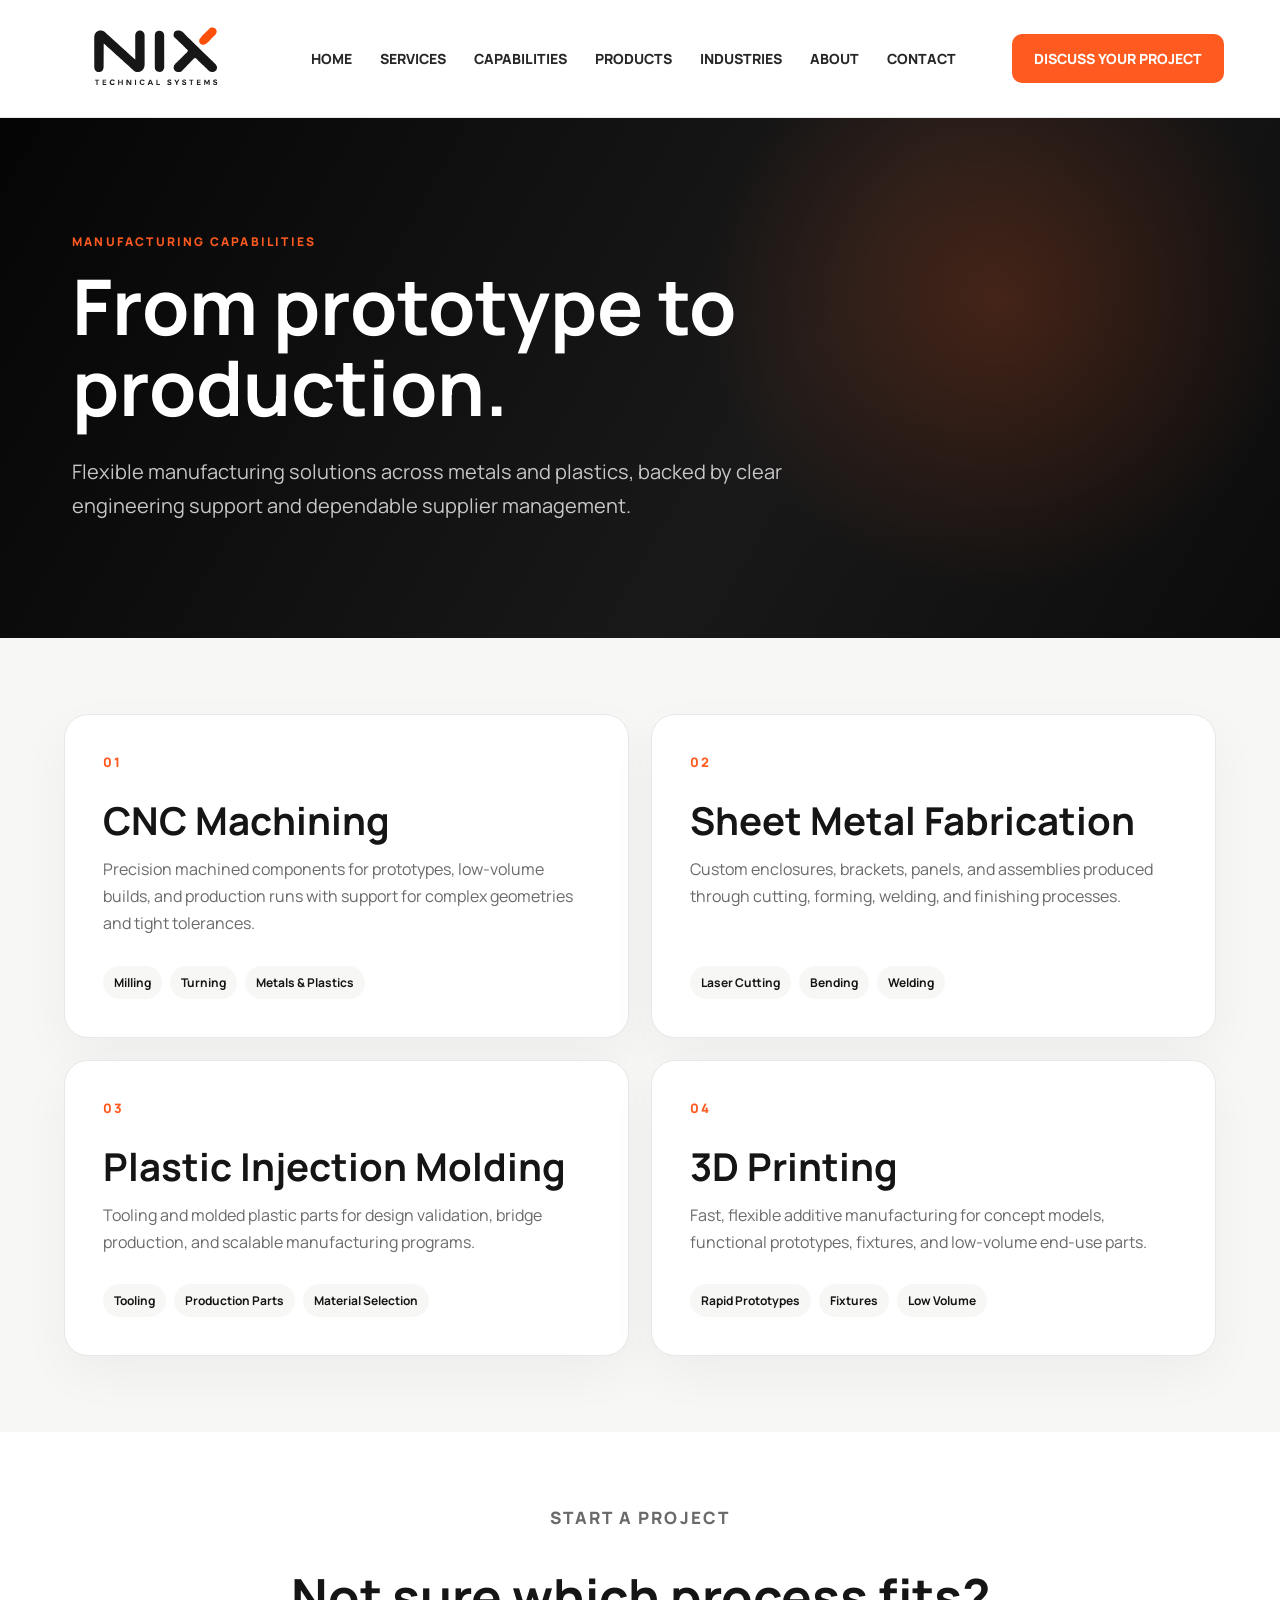
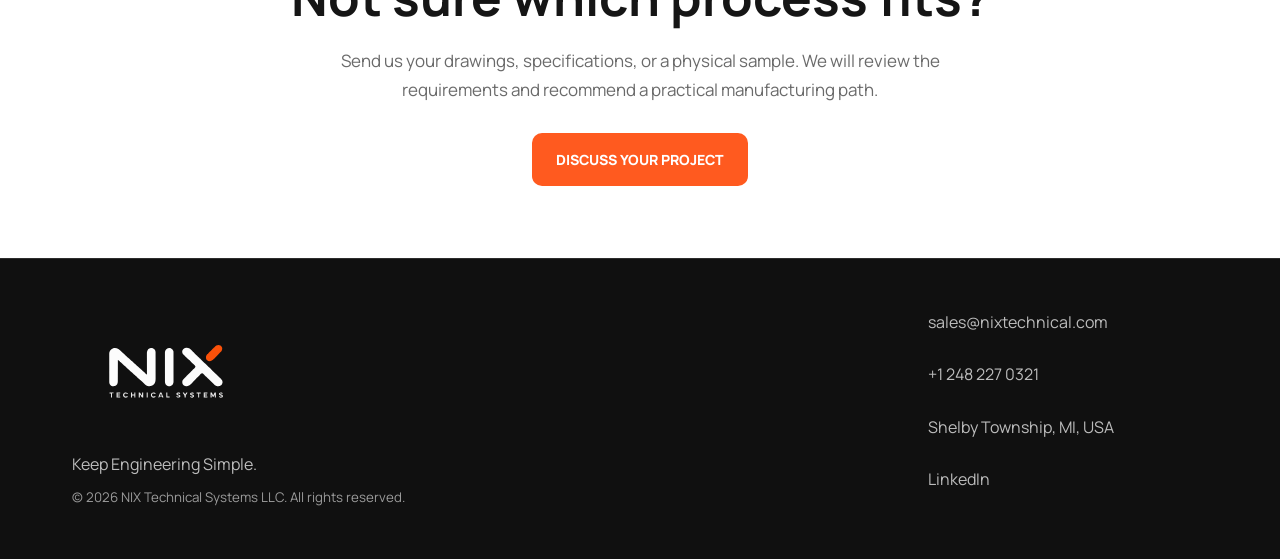
==== capabilities.html @ 5eb7b24c "continued" ====
<!doctype html>
<html lang="en">
<head>
  <meta charset="UTF-8" />
  <meta name="viewport" content="width=device-width, initial-scale=1.0" />
  <title>Manufacturing Capabilities | NIX Technical Systems</title>
  <meta name="description" content="Explore NIX Technical Systems manufacturing capabilities in CNC machining, sheet metal fabrication, plastic injection molding, and 3D printing." />
  <link rel="stylesheet" href="style.css?v=capabilities-20260722" />
</head>
<body>
  <header class="site-header">
    <a class="brand" href="index.html#top" aria-label="NIX Technical Systems Home">
      <img src="images/logo-white.svg" alt="NIX Technical Systems" class="logo-img">
    </a>
    <nav class="nav-links" aria-label="Primary navigation">
      <a href="index.html#top">Home</a>
      <a href="index.html#services">Services</a>
      <a href="capabilities.html" aria-current="page">Capabilities</a>
      <a href="products.html">Products</a>
      <a href="index.html#industries">Industries</a>
      <a href="index.html#about">About</a>
      <a href="mailto:sales@nixtechnical.com">Contact</a>
    </nav>
    <button class="header-button js-project-dialog" type="button">Discuss Your Project</button>
  </header>

  <main>
    <section class="capabilities-hero">
      <div class="capabilities-hero-copy">
        <p class="eyebrow">Manufacturing Capabilities</p>
        <h1>From prototype to production.</h1>
        <p class="lead">Flexible manufacturing solutions across metals and plastics, backed by clear engineering support and dependable supplier management.</p>
      </div>
    </section>

    <section class="capabilities-section" aria-label="Manufacturing processes">
      <div class="capability-grid">
        <article class="capability-card">
          <span class="capability-number">01</span>
          <h2>CNC Machining</h2>
          <p>Precision machined components for prototypes, low-volume builds, and production runs with support for complex geometries and tight tolerances.</p>
          <div class="capability-tags"><span>Milling</span><span>Turning</span><span>Metals &amp; Plastics</span></div>
        </article>
        <article class="capability-card">
          <span class="capability-number">02</span>
          <h2>Sheet Metal Fabrication</h2>
          <p>Custom enclosures, brackets, panels, and assemblies produced through cutting, forming, welding, and finishing processes.</p>
          <div class="capability-tags"><span>Laser Cutting</span><span>Bending</span><span>Welding</span></div>
        </article>
        <article class="capability-card">
          <span class="capability-number">03</span>
          <h2>Plastic Injection Molding</h2>
          <p>Tooling and molded plastic parts for design validation, bridge production, and scalable manufacturing programs.</p>
          <div class="capability-tags"><span>Tooling</span><span>Production Parts</span><span>Material Selection</span></div>
        </article>
        <article class="capability-card">
          <span class="capability-number">04</span>
          <h2>3D Printing</h2>
          <p>Fast, flexible additive manufacturing for concept models, functional prototypes, fixtures, and low-volume end-use parts.</p>
          <div class="capability-tags"><span>Rapid Prototypes</span><span>Fixtures</span><span>Low Volume</span></div>
        </article>
      </div>
    </section>

    <section class="capabilities-cta">
      <p class="eyebrow">Start a Project</p>
      <h2>Not sure which process fits?</h2>
      <p>Send us your drawings, specifications, or a physical sample. We will review the requirements and recommend a practical manufacturing path.</p>
      <button class="button primary js-project-dialog" type="button">Discuss Your Project</button>
    </section>
  </main>

  <footer class="footer">
    <div>
      <img src="images/logo-black.svg" alt="NIX Technical Systems" class="footer-logo">
      <p>Keep Engineering Simple.</p>
      <small>© 2026 NIX Technical Systems LLC. All rights reserved.</small>
    </div>
    <div class="footer-links"><a href="mailto:sales@nixtechnical.com">sales@nixtechnical.com</a><a href="tel:+12482270321">+1 248 227 0321</a><span>Shelby Township, MI, USA</span><a href="#">LinkedIn</a></div>
  </footer>
  <script src="script.js"></script>
</body>
</html>
---- style.css ----
@import url("https://fonts.googleapis.com/css2?family=Manrope:wght@400;500;600;700;800&display=swap");
:root{--black:#101010;--text:#151515;--muted:#6a6a6a;--line:#e8e8e8;--soft:#f7f7f5;--orange:#ff5a1f;--radius:24px}
*{box-sizing:border-box}html{scroll-behavior:smooth;overflow-x:hidden}body{margin:0;max-width:100%;overflow-x:hidden;font-family:"Manrope",system-ui,-apple-system,BlinkMacSystemFont,sans-serif;color:var(--text);background:#fff}a{color:inherit;text-decoration:none}img{max-width:100%}
.site-header{height:118px;padding:0 56px;border-bottom:1px solid var(--line);background:rgba(255,255,255,.9);backdrop-filter:blur(18px);position:sticky;top:0;z-index:10;display:flex;align-items:center;justify-content:space-between}.logo-img{height:132px;width:auto;display:block}
.nav-links{display:flex;gap:28px;font-size:14px;font-weight:800;text-transform:uppercase}.nav-links a{opacity:.9;color:var(--black)}.nav-links a:hover{color:var(--orange)}.header-button{border:0;background:var(--orange);color:#fff;padding:15px 22px;border-radius:10px;font:inherit;font-size:14px;font-weight:800;text-transform:uppercase;cursor:pointer}
.hero{min-height:calc(100vh - 118px);padding:78px 72px;color:#fff;background:radial-gradient(circle at 73% 40%,rgba(255,255,255,.16),transparent 30%),linear-gradient(120deg,#050505 0%,#171717 55%,#0d0d0d 100%);display:grid;grid-template-columns:1fr 1.05fr;align-items:center;gap:40px;overflow:hidden}
.eyebrow{color:var(--orange);font-weight:800;text-transform:uppercase;letter-spacing:2.2px;font-size:12px;margin:0 0 16px}.hero h1{margin:0;max-width:760px;font-size:clamp(46px,5.4vw,82px);font-weight:700;line-height:1.08;letter-spacing:0;text-wrap:balance}.hero h1 span{color:inherit}.hero-text{max-width:640px;margin:28px 0 32px;color:rgba(255,255,255,.78);font-size:20px;line-height:1.7}.hero-text p{margin:0}.hero-text p+p{margin-top:14px}.hero-text strong{color:#fff}.hero-actions{display:flex;gap:18px;flex-wrap:wrap;align-items:center}.button{border:0;border-radius:10px;padding:17px 24px;font:inherit;font-weight:800;font-size:14px;display:inline-flex;align-items:center;text-transform:uppercase;cursor:pointer}.button.primary{background:var(--orange);color:#fff}.button.secondary{border:1px solid rgba(255,255,255,.42);color:#fff}.button.dark{background:var(--black);color:#fff}.response-note{max-width:290px;margin:0;color:rgba(255,255,255,.72);font-size:14px;line-height:1.5}
.process-line{margin-top:42px;display:flex;gap:10px;align-items:center;color:rgba(255,255,255,.64);font-weight:700}.hero-visual{min-height:540px;display:flex;align-items:center;justify-content:center}.hero-visual img{width:min(690px,100%);height:auto;display:block;border-radius:18px;box-shadow:0 28px 90px rgba(0,0,0,.38)}
.section{padding:64px 64px}.section-heading{max-width:820px;margin:0 auto 34px;text-align:center}.section-heading .eyebrow{font-size:34px;letter-spacing:1px;margin-bottom:14px}.section-heading h2{margin:0;font-size:clamp(26px,2.4vw,30px);line-height:1.2;letter-spacing:0}.section-heading p:not(.eyebrow){color:var(--muted);font-size:15px;line-height:1.65}
.service-grid,.product-grid{max-width:1180px;margin:0 auto;display:grid;grid-template-columns:repeat(3,1fr);gap:22px}.service-grid{max-width:none;gap:34px}.service-card,.product-card,.how-step,.spec-item{min-width:0}.service-card{min-height:360px;aspect-ratio:1.12/1;border-radius:26px;overflow:hidden;position:relative;background:#1b242c;box-shadow:0 18px 50px rgba(0,0,0,.08)}.service-card::after{content:"";position:absolute;inset:0;background:linear-gradient(90deg,rgba(21,30,39,.78) 0%,rgba(21,30,39,.54) 44%,rgba(21,30,39,.3) 100%)}.service-card img{width:100%;height:100%;position:absolute;inset:0;object-fit:cover;display:block}.service-copy{position:relative;z-index:1;height:100%;min-height:360px;padding:0 38px;display:flex;flex-direction:column;justify-content:center;color:#fff}.service-copy h3{margin:0 0 22px;font-size:clamp(28px,2.1vw,40px);line-height:1.12;letter-spacing:0}.service-copy p{max-width:470px;margin:0;color:rgba(255,255,255,.88);font-size:21px;line-height:1.62}.product-copy h3{margin:0 0 12px;font-size:24px;letter-spacing:0}.product-copy p{margin:0;color:var(--muted);line-height:1.7}
.services-section,.products-section{background:var(--soft)}.product-card{border:1px solid var(--line);border-radius:var(--radius);overflow:hidden;background:#fff;box-shadow:0 18px 50px rgba(0,0,0,.045);cursor:pointer;transition:transform .2s ease,box-shadow .2s ease}.product-card:hover,.product-card:focus-visible{transform:translateY(-4px);box-shadow:0 24px 70px rgba(0,0,0,.09);outline:none}.product-img{width:100%;height:245px;object-fit:contain;display:block;background:#fff}.product-copy{padding:28px}.product-link{display:inline-block;margin-top:20px;color:var(--orange);font-weight:800}
.how-section{padding:72px 56px 80px;text-align:center;color:var(--text);background:#fff}.how-section>.eyebrow{font-size:34px;letter-spacing:1px;margin-bottom:14px}.how-section h2{max-width:1180px;margin:0 auto;font-size:clamp(28px,2.5vw,38px);line-height:1.2}.how-grid{max-width:1320px;margin:48px auto 0;padding:0;list-style:none;display:grid;grid-template-columns:repeat(6,minmax(0,1fr));gap:24px;counter-reset:how-step;position:relative}.how-grid::before{content:"";position:absolute;top:39px;left:8.33%;right:8.33%;border-top:2px dotted #d6d6d6}.how-step{counter-increment:how-step;position:relative;padding:0 5px}.step-marker{width:78px;height:78px;margin:0 auto 22px;border:1px solid var(--line);border-radius:50%;background:var(--soft);box-shadow:0 14px 34px rgba(0,0,0,.06);display:grid;place-items:center;position:relative;z-index:1}.step-marker::after{content:counter(how-step);width:24px;height:24px;border:3px solid #fff;border-radius:50%;background:var(--orange);color:#fff;display:grid;place-items:center;position:absolute;top:-5px;left:-5px;font-size:11px;font-weight:800}.step-icon{width:32px;height:32px;color:var(--black);display:grid;place-items:center;position:relative;font-size:29px;font-weight:600;line-height:1}.icon-review::before{content:"";width:16px;height:16px;border:2px solid currentColor;border-radius:50%;position:absolute;top:3px;left:3px}.icon-review::after{content:"";width:12px;height:2px;border-radius:2px;background:currentColor;position:absolute;top:21px;left:18px;transform:rotate(45deg);transform-origin:left center}.icon-match{font-size:30px}.icon-quote{width:30px;height:30px;border:2px solid currentColor;border-radius:50%;font-size:18px;font-weight:800}.icon-sample{font-size:36px;transform:translateY(-2px)}.icon-production{font-size:31px}.icon-delivery::before{content:"";width:20px;height:12px;border:2px solid currentColor;border-radius:2px;position:absolute;top:7px;left:2px}.icon-delivery::after{content:"";width:5px;height:5px;border:2px solid currentColor;border-radius:50%;background:var(--soft);position:absolute;top:20px;left:5px;box-shadow:15px 0 0 -2px var(--soft),15px 0 0 0 currentColor}.how-step h3{min-height:44px;margin:0 0 10px;font-size:16px;line-height:1.35}.how-step p{margin:0;color:var(--muted);font-size:13px;line-height:1.65}
.product-detail{background:var(--soft);padding:70px 64px}.detail-hero{max-width:1180px;margin:0 auto;display:grid;grid-template-columns:.95fr 1.05fr;gap:52px;align-items:center}.detail-media{border:1px solid var(--line);border-radius:var(--radius);background:#fff;padding:36px;box-shadow:0 18px 50px rgba(0,0,0,.045)}.detail-media img{width:100%;max-height:520px;object-fit:contain;display:block}.detail-copy .eyebrow{font-size:20px;letter-spacing:1.2px}.detail-copy h1{margin:0;font-size:clamp(42px,5vw,70px);line-height:1.02}.product-model,.product-type{display:block}.product-type{margin-top:10px;font-size:clamp(22px,2.4vw,34px);line-height:1.15}.detail-copy p{color:var(--muted);font-size:18px;line-height:1.75}.product-price{display:flex;align-items:baseline;gap:14px;margin-top:22px}.product-price-label{color:var(--muted);font-size:13px;font-weight:800;letter-spacing:1px;text-transform:uppercase}.product-price strong{color:var(--black);font-size:clamp(32px,3.5vw,46px);line-height:1}.product-highlights{display:grid;grid-template-columns:repeat(2,minmax(0,1fr));gap:12px 24px;margin:24px 0 0;padding:0;list-style:none}.product-highlights li{position:relative;padding-left:25px;color:var(--text);font-size:16px;font-weight:700;line-height:1.45}.product-highlights li::before{content:"✓";position:absolute;left:0;color:var(--orange);font-weight:900}.detail-actions{display:flex;gap:14px;flex-wrap:wrap;margin-top:28px}.detail-section{max-width:1180px;margin:48px auto 0}.detail-section h2{margin:0 0 22px;font-size:34px}.spec-grid{display:grid;grid-template-columns:repeat(3,1fr);gap:16px}.spec-item{min-height:112px;border:1px solid var(--line);border-radius:14px;background:#fff;padding:20px;box-shadow:0 18px 50px rgba(0,0,0,.035)}.spec-item dt{color:var(--muted);font-size:12px;font-weight:800;text-transform:uppercase;letter-spacing:.8px}.spec-item dd{margin:10px 0 0;font-weight:800;line-height:1.35}.detail-note{margin-top:28px;color:var(--muted);line-height:1.7}
.footer{padding:52px 72px;border-top:1px solid rgba(255,255,255,.12);background:var(--black);color:#fff;display:flex;justify-content:space-between;gap:40px}.footer-logo{height:124px;width:auto;display:block}.footer p{margin:18px 0 10px;color:rgba(255,255,255,.72)}.footer small{color:rgba(255,255,255,.58)}.footer-links{display:grid;gap:14px;min-width:280px;color:rgba(255,255,255,.72)}.footer-links a:hover{color:var(--orange)}
.reveal{opacity:0;transform:translateY(18px);transition:opacity .55s ease,transform .55s ease}.reveal.show{opacity:1;transform:translateY(0)}
.capabilities-hero{min-height:520px;padding:88px 72px;color:#fff;background:radial-gradient(circle at 78% 35%,rgba(255,90,31,.2),transparent 28%),linear-gradient(120deg,#050505 0%,#191919 60%,#0c0c0c 100%);display:flex;align-items:center}.capabilities-hero-copy{max-width:900px}.capabilities-hero h1{max-width:880px;margin:0;font-size:clamp(48px,6vw,84px);font-weight:700;line-height:1.05}.capabilities-hero .lead{max-width:720px;margin:28px 0 0;color:rgba(255,255,255,.76);font-size:20px;line-height:1.7}.capabilities-section{padding:76px 64px;background:var(--soft)}.capability-grid{max-width:1180px;margin:0 auto;display:grid;grid-template-columns:repeat(2,minmax(0,1fr));gap:22px}.capability-card{min-height:290px;padding:38px;border:1px solid var(--line);border-radius:var(--radius);background:#fff;box-shadow:0 18px 50px rgba(0,0,0,.045);display:flex;flex-direction:column}.capability-number{color:var(--orange);font-size:13px;font-weight:800;letter-spacing:1.5px}.capability-card h2{margin:28px 0 14px;font-size:clamp(27px,3vw,40px);line-height:1.12}.capability-card p{max-width:480px;margin:0;color:var(--muted);font-size:16px;line-height:1.7}.capability-tags{margin-top:auto;padding-top:28px;display:flex;flex-wrap:wrap;gap:8px}.capability-tags span{padding:8px 11px;border-radius:999px;background:var(--soft);font-size:12px;font-weight:700}.capabilities-cta{padding:72px 64px;text-align:center}.capabilities-cta h2{margin:0 auto 16px;font-size:clamp(32px,4vw,52px)}.capabilities-cta p{max-width:680px;margin:0 auto 28px;color:var(--muted);font-size:17px;line-height:1.7}
.products-page-hero{padding:76px 64px 48px;text-align:center;background:var(--soft)}.products-page-hero h1{margin:0;font-size:clamp(46px,6vw,76px);line-height:1.06}.products-page-hero p:not(.eyebrow){max-width:690px;margin:22px auto 0;color:var(--muted);font-size:18px;line-height:1.7}.catalog-section{padding:20px 64px 82px;background:var(--soft)}.catalog-grid{max-width:1180px;margin:0 auto;display:grid;grid-template-columns:repeat(2,minmax(0,1fr));gap:24px}.catalog-card{min-width:0;border:1px solid var(--line);border-radius:var(--radius);overflow:hidden;background:#fff;box-shadow:0 18px 50px rgba(0,0,0,.045);transition:transform .2s ease,box-shadow .2s ease}.catalog-card:hover,.catalog-card:focus-visible{transform:translateY(-4px);box-shadow:0 24px 70px rgba(0,0,0,.09);outline:none}.catalog-media{height:280px;display:flex;align-items:center;justify-content:center;background:#fff}.catalog-media img{width:100%;height:100%;object-fit:contain}.catalog-copy{padding:30px}.catalog-copy h2{margin:0 0 12px;font-size:28px}.catalog-copy p{margin:0;color:var(--muted);line-height:1.7}.catalog-link{display:inline-block;margin-top:20px;color:var(--orange);font-weight:800}.custom-card{color:#fff;background:linear-gradient(135deg,#111 0%,#242424 100%);border-color:#282828}.custom-card .catalog-media{position:relative;overflow:hidden;background:radial-gradient(circle at center,rgba(255,90,31,.22),transparent 45%)}.custom-mark{width:112px;height:112px;border:2px solid rgba(255,255,255,.82);border-radius:50%;display:grid;place-items:center;font-size:64px;font-weight:300;line-height:1}.custom-card .catalog-copy p{color:rgba(255,255,255,.7)}
.project-dialog{width:min(560px,calc(100% - 32px));max-height:calc(100vh - 32px);padding:38px;border:0;border-radius:22px;box-shadow:0 30px 100px rgba(0,0,0,.35);overflow:auto}.project-dialog::backdrop{background:rgba(0,0,0,.62);backdrop-filter:blur(5px)}.project-dialog h2{margin:0;font-size:clamp(30px,5vw,42px);line-height:1.1}.dialog-intro{margin:14px 0 26px;color:var(--muted);line-height:1.65}.dialog-close{width:38px;height:38px;border:0;border-radius:50%;position:absolute;top:18px;right:18px;background:var(--soft);color:var(--black);font-size:25px;line-height:1;cursor:pointer}.project-form{display:grid;gap:17px}.form-row{display:grid;grid-template-columns:1fr 1fr;gap:14px}.project-form label{display:grid;gap:7px;font-size:13px;font-weight:800}.project-form input,.project-form textarea{width:100%;padding:0 14px;border:1px solid #d8d8d8;border-radius:9px;font:inherit;font-size:15px}.project-form input{height:48px}.project-form textarea{min-height:120px;padding-top:13px;padding-bottom:13px;line-height:1.5;resize:vertical}.project-form input:focus,.project-form textarea:focus{border-color:var(--orange);outline:3px solid rgba(255,90,31,.14)}.form-honey{position:absolute!important;left:-10000px!important;width:1px!important;height:1px!important}.form-submit{justify-content:center;margin-top:3px}.form-submit:disabled{opacity:.6;cursor:wait}.form-status{min-height:22px;margin:0;text-align:center;color:var(--muted);font-size:14px}.form-status.success{color:#147a3d}.form-status.error{color:#b42318}
@media(max-width:1200px){.service-grid{gap:22px}.service-copy{padding:0 30px}.service-copy p{font-size:18px;line-height:1.55}}
@media(max-width:980px){.site-header{height:auto;padding:14px 18px;gap:12px;flex-wrap:wrap}.brand{min-width:0}.logo-img{height:78px}.site-header .nav-links{order:3;width:100%;display:flex!important;justify-content:center;gap:10px 18px;flex-wrap:wrap;font-size:11px;line-height:1.2;text-align:center}.site-header .nav-links a{white-space:nowrap}.header-button{max-width:100%;padding:12px 14px;font-size:12px;text-align:center}.hero{grid-template-columns:1fr;padding:56px 22px}.hero h1{font-size:clamp(40px,11vw,60px);line-height:1.1;letter-spacing:0}.hero-visual{min-height:360px}.process-line{flex-wrap:wrap}.section{padding:54px 22px}.service-grid,.product-grid,.detail-hero,.spec-grid,.capability-grid,.catalog-grid{grid-template-columns:1fr}.how-section{padding:58px 22px}.how-grid{grid-template-columns:repeat(2,minmax(0,1fr));gap:38px 24px}.how-grid::before{display:none}.product-detail{padding:50px 22px}.detail-media{padding:24px}.capabilities-hero{min-height:440px;padding:64px 22px}.capabilities-hero .lead{font-size:17px}.capabilities-section,.capabilities-cta{padding:54px 22px}.capability-card{min-height:270px;padding:30px}.products-page-hero{padding:58px 22px 38px}.catalog-section{padding:10px 22px 58px}.catalog-media{height:240px}.footer{padding:56px 22px;flex-direction:column;align-items:flex-start}.footer-links{width:100%;min-width:0;overflow-wrap:anywhere}}
@media(max-width:980px){.service-card{min-height:320px;aspect-ratio:16/10}.service-copy{min-height:320px;padding:30px}.service-copy h3{font-size:30px}.service-copy p{font-size:18px}}
@media(max-width:600px){.how-grid{grid-template-columns:1fr;gap:30px}.how-step{display:grid;grid-template-columns:78px minmax(0,1fr);gap:0 18px;text-align:left;align-items:center}.step-marker{grid-row:1/3;margin:0}.how-step h3{min-height:0;align-self:end}.how-step p{align-self:start}}
@media(max-width:600px){.project-dialog{padding:30px 22px}.form-row{grid-template-columns:1fr}}
@media(max-width:420px){.site-header{padding:12px 14px}.logo-img{height:68px}.header-button{padding:10px 12px;font-size:11px}.nav-links{gap:9px 14px;font-size:10px}.product-highlights{grid-template-columns:1fr}}
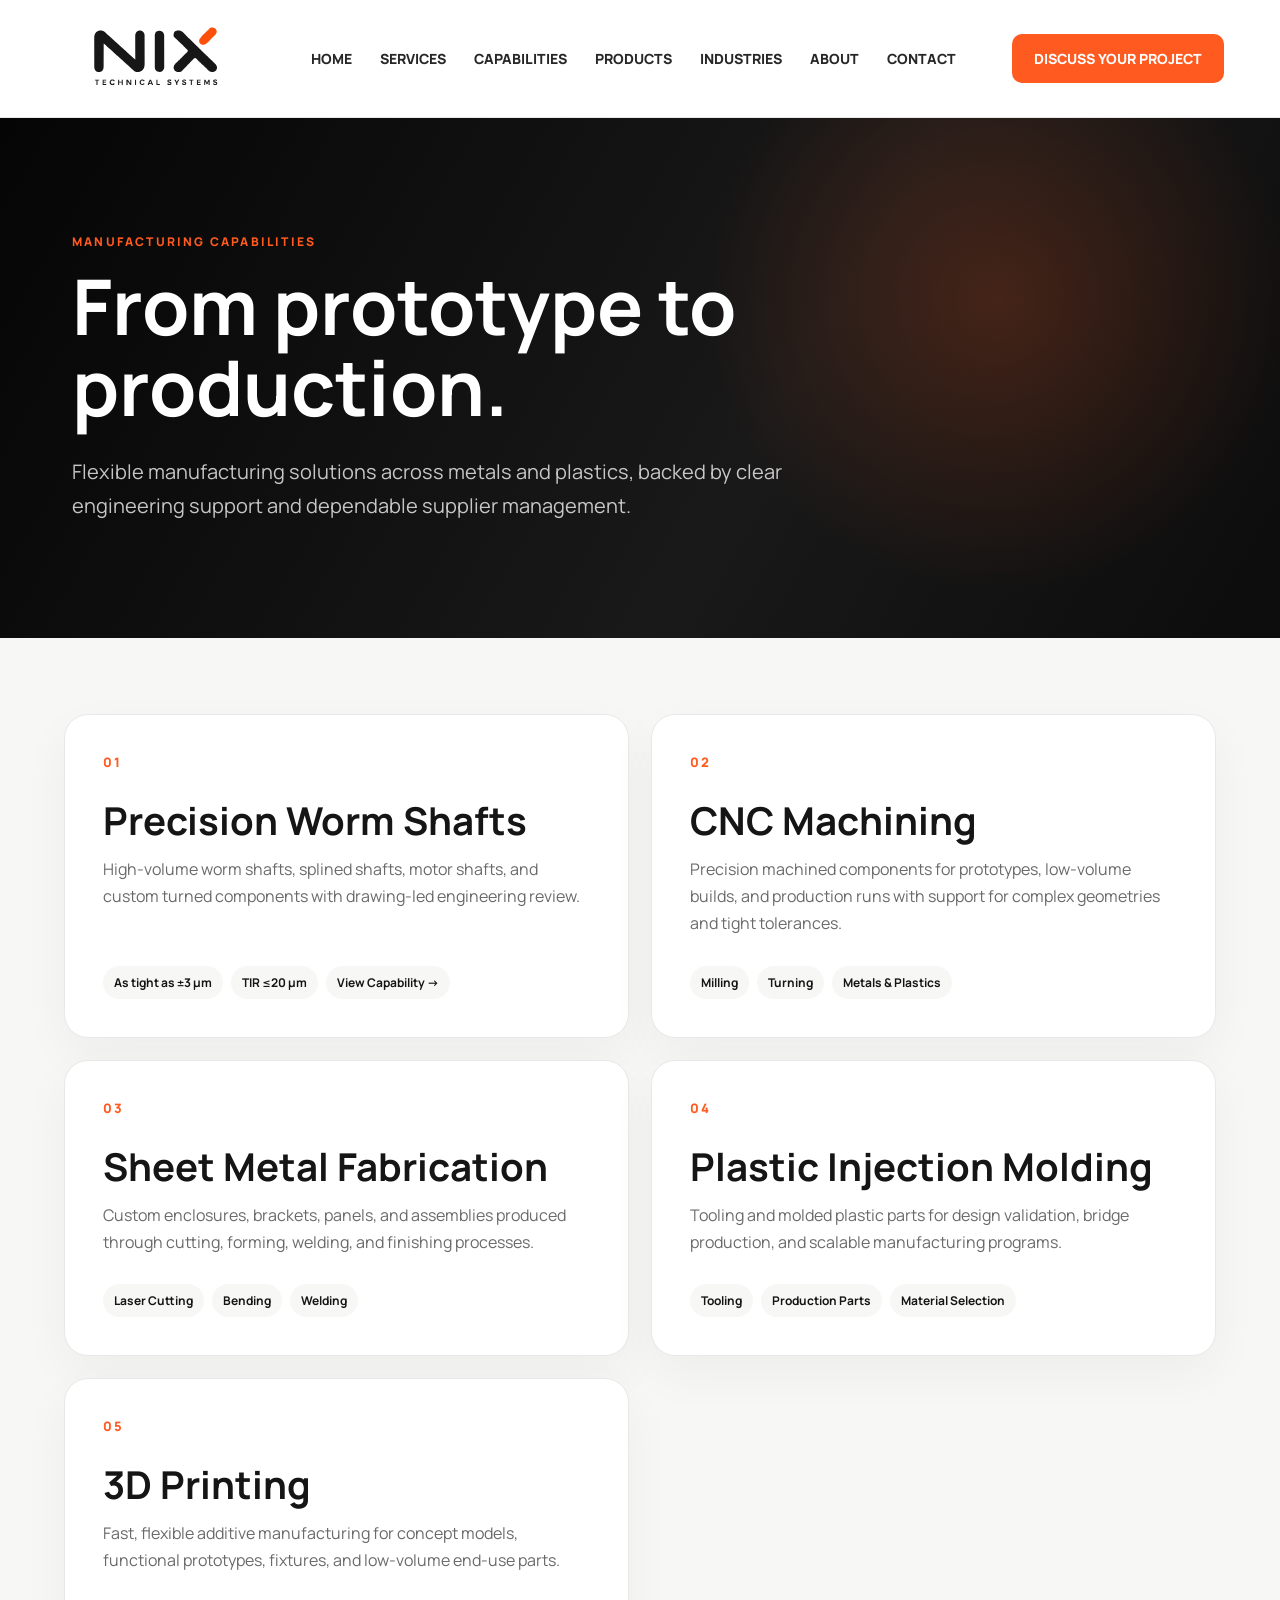
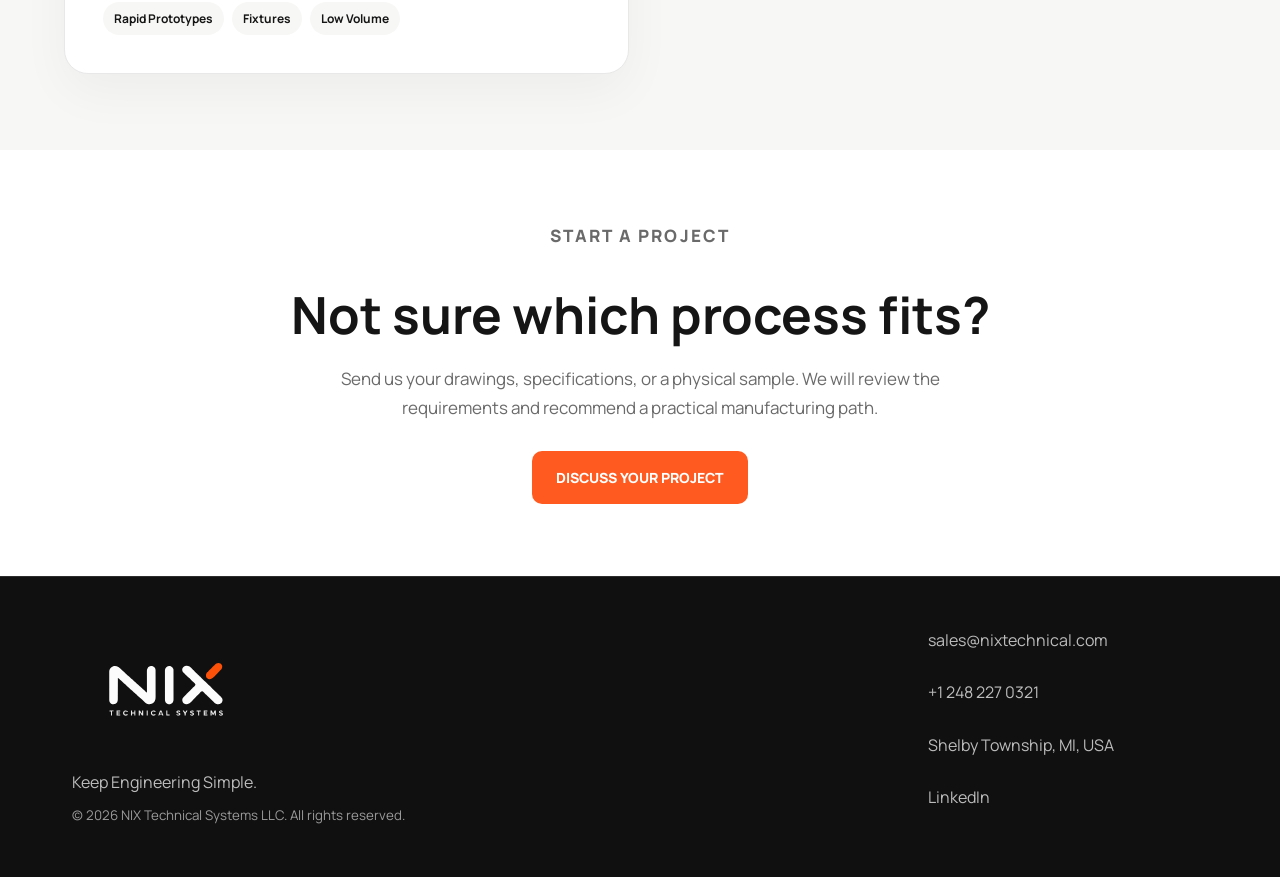
==== commit fd91c00c: "worm shaft" ====
--- a/capabilities.html
+++ b/capabilities.html
@@ -35,26 +35,27 @@
 
     <section class="capabilities-section" aria-label="Manufacturing processes">
       <div class="capability-grid">
+        <a class="capability-card capability-card-link" href="worm-shafts.html"><span class="capability-number">01</span><h2>Precision Worm Shafts</h2><p>High-volume worm shafts, splined shafts, motor shafts, and custom turned components with drawing-led engineering review.</p><div class="capability-tags"><span>As tight as ±3 μm</span><span>TIR ≤20 μm</span><span>View Capability →</span></div></a>
         <article class="capability-card">
-          <span class="capability-number">01</span>
+          <span class="capability-number">02</span>
           <h2>CNC Machining</h2>
           <p>Precision machined components for prototypes, low-volume builds, and production runs with support for complex geometries and tight tolerances.</p>
           <div class="capability-tags"><span>Milling</span><span>Turning</span><span>Metals &amp; Plastics</span></div>
         </article>
         <article class="capability-card">
-          <span class="capability-number">02</span>
+          <span class="capability-number">03</span>
           <h2>Sheet Metal Fabrication</h2>
           <p>Custom enclosures, brackets, panels, and assemblies produced through cutting, forming, welding, and finishing processes.</p>
           <div class="capability-tags"><span>Laser Cutting</span><span>Bending</span><span>Welding</span></div>
         </article>
         <article class="capability-card">
-          <span class="capability-number">03</span>
+          <span class="capability-number">04</span>
           <h2>Plastic Injection Molding</h2>
           <p>Tooling and molded plastic parts for design validation, bridge production, and scalable manufacturing programs.</p>
           <div class="capability-tags"><span>Tooling</span><span>Production Parts</span><span>Material Selection</span></div>
         </article>
         <article class="capability-card">
-          <span class="capability-number">04</span>
+          <span class="capability-number">05</span>
           <h2>3D Printing</h2>
           <p>Fast, flexible additive manufacturing for concept models, functional prototypes, fixtures, and low-volume end-use parts.</p>
           <div class="capability-tags"><span>Rapid Prototypes</span><span>Fixtures</span><span>Low Volume</span></div>
--- a/style.css
+++ b/style.css
@@ -3,9 +3,9 @@
 *{box-sizing:border-box}html{scroll-behavior:smooth;overflow-x:hidden}body{margin:0;max-width:100%;overflow-x:hidden;font-family:"Manrope",system-ui,-apple-system,BlinkMacSystemFont,sans-serif;color:var(--text);background:#fff}a{color:inherit;text-decoration:none}img{max-width:100%}
 .site-header{height:118px;padding:0 56px;border-bottom:1px solid var(--line);background:rgba(255,255,255,.9);backdrop-filter:blur(18px);position:sticky;top:0;z-index:10;display:flex;align-items:center;justify-content:space-between}.logo-img{height:132px;width:auto;display:block}
 .nav-links{display:flex;gap:28px;font-size:14px;font-weight:800;text-transform:uppercase}.nav-links a{opacity:.9;color:var(--black)}.nav-links a:hover{color:var(--orange)}.header-button{border:0;background:var(--orange);color:#fff;padding:15px 22px;border-radius:10px;font:inherit;font-size:14px;font-weight:800;text-transform:uppercase;cursor:pointer}
-.hero{min-height:calc(100vh - 118px);padding:78px 72px;color:#fff;background:radial-gradient(circle at 73% 40%,rgba(255,255,255,.16),transparent 30%),linear-gradient(120deg,#050505 0%,#171717 55%,#0d0d0d 100%);display:grid;grid-template-columns:1fr 1.05fr;align-items:center;gap:40px;overflow:hidden}
-.eyebrow{color:var(--orange);font-weight:800;text-transform:uppercase;letter-spacing:2.2px;font-size:12px;margin:0 0 16px}.hero h1{margin:0;max-width:760px;font-size:clamp(46px,5.4vw,82px);font-weight:700;line-height:1.08;letter-spacing:0;text-wrap:balance}.hero h1 span{color:inherit}.hero-text{max-width:640px;margin:28px 0 32px;color:rgba(255,255,255,.78);font-size:20px;line-height:1.7}.hero-text p{margin:0}.hero-text p+p{margin-top:14px}.hero-text strong{color:#fff}.hero-actions{display:flex;gap:18px;flex-wrap:wrap;align-items:center}.button{border:0;border-radius:10px;padding:17px 24px;font:inherit;font-weight:800;font-size:14px;display:inline-flex;align-items:center;text-transform:uppercase;cursor:pointer}.button.primary{background:var(--orange);color:#fff}.button.secondary{border:1px solid rgba(255,255,255,.42);color:#fff}.button.dark{background:var(--black);color:#fff}.response-note{max-width:290px;margin:0;color:rgba(255,255,255,.72);font-size:14px;line-height:1.5}
-.process-line{margin-top:42px;display:flex;gap:10px;align-items:center;color:rgba(255,255,255,.64);font-weight:700}.hero-visual{min-height:540px;display:flex;align-items:center;justify-content:center}.hero-visual img{width:min(690px,100%);height:auto;display:block;border-radius:18px;box-shadow:0 28px 90px rgba(0,0,0,.38)}
+.hero{min-height:620px;padding:52px 72px;color:#fff;background:radial-gradient(circle at 73% 40%,rgba(255,255,255,.16),transparent 30%),linear-gradient(120deg,#050505 0%,#171717 55%,#0d0d0d 100%);display:grid;grid-template-columns:1fr 1.05fr;align-items:center;gap:40px;overflow:hidden}
+.eyebrow{color:var(--orange);font-weight:800;text-transform:uppercase;letter-spacing:2.2px;font-size:12px;margin:0 0 16px}.hero h1{margin:0;max-width:760px;font-size:clamp(46px,5.4vw,82px);font-weight:700;line-height:1.08;letter-spacing:0;text-wrap:balance}.hero h1 span{color:inherit}.hero-text{max-width:640px;margin:24px 0 28px;color:rgba(255,255,255,.78);font-size:20px;line-height:1.7}.hero-text p{margin:0}.hero-text strong{color:#fff}.hero-actions{display:flex;gap:18px;flex-wrap:wrap;align-items:center}.button{border:0;border-radius:10px;padding:17px 24px;font:inherit;font-weight:800;font-size:14px;display:inline-flex;align-items:center;text-transform:uppercase;cursor:pointer}.button.primary{background:var(--orange);color:#fff}.button.secondary{border:1px solid rgba(255,255,255,.42);color:#fff}.button.dark{background:var(--black);color:#fff}
+.hero-visual{min-height:430px;display:flex;align-items:center;justify-content:center}.hero-visual-grid{width:min(640px,100%);display:grid;grid-template-columns:repeat(2,minmax(0,1fr));gap:10px}.hero-visual-grid img{width:100%;height:205px;object-fit:cover;display:block;border-radius:12px;box-shadow:0 18px 50px rgba(0,0,0,.32)}
 .section{padding:64px 64px}.section-heading{max-width:820px;margin:0 auto 34px;text-align:center}.section-heading .eyebrow{font-size:34px;letter-spacing:1px;margin-bottom:14px}.section-heading h2{margin:0;font-size:clamp(26px,2.4vw,30px);line-height:1.2;letter-spacing:0}.section-heading p:not(.eyebrow){color:var(--muted);font-size:15px;line-height:1.65}
 .service-grid,.product-grid{max-width:1180px;margin:0 auto;display:grid;grid-template-columns:repeat(3,1fr);gap:22px}.service-grid{max-width:none;gap:34px}.service-card,.product-card,.how-step,.spec-item{min-width:0}.service-card{min-height:360px;aspect-ratio:1.12/1;border-radius:26px;overflow:hidden;position:relative;background:#1b242c;box-shadow:0 18px 50px rgba(0,0,0,.08)}.service-card::after{content:"";position:absolute;inset:0;background:linear-gradient(90deg,rgba(21,30,39,.78) 0%,rgba(21,30,39,.54) 44%,rgba(21,30,39,.3) 100%)}.service-card img{width:100%;height:100%;position:absolute;inset:0;object-fit:cover;display:block}.service-copy{position:relative;z-index:1;height:100%;min-height:360px;padding:0 38px;display:flex;flex-direction:column;justify-content:center;color:#fff}.service-copy h3{margin:0 0 22px;font-size:clamp(28px,2.1vw,40px);line-height:1.12;letter-spacing:0}.service-copy p{max-width:470px;margin:0;color:rgba(255,255,255,.88);font-size:21px;line-height:1.62}.product-copy h3{margin:0 0 12px;font-size:24px;letter-spacing:0}.product-copy p{margin:0;color:var(--muted);line-height:1.7}
 .services-section,.products-section{background:var(--soft)}.product-card{border:1px solid var(--line);border-radius:var(--radius);overflow:hidden;background:#fff;box-shadow:0 18px 50px rgba(0,0,0,.045);cursor:pointer;transition:transform .2s ease,box-shadow .2s ease}.product-card:hover,.product-card:focus-visible{transform:translateY(-4px);box-shadow:0 24px 70px rgba(0,0,0,.09);outline:none}.product-img{width:100%;height:245px;object-fit:contain;display:block;background:#fff}.product-copy{padding:28px}.product-link{display:inline-block;margin-top:20px;color:var(--orange);font-weight:800}
@@ -15,10 +15,17 @@
 .reveal{opacity:0;transform:translateY(18px);transition:opacity .55s ease,transform .55s ease}.reveal.show{opacity:1;transform:translateY(0)}
 .capabilities-hero{min-height:520px;padding:88px 72px;color:#fff;background:radial-gradient(circle at 78% 35%,rgba(255,90,31,.2),transparent 28%),linear-gradient(120deg,#050505 0%,#191919 60%,#0c0c0c 100%);display:flex;align-items:center}.capabilities-hero-copy{max-width:900px}.capabilities-hero h1{max-width:880px;margin:0;font-size:clamp(48px,6vw,84px);font-weight:700;line-height:1.05}.capabilities-hero .lead{max-width:720px;margin:28px 0 0;color:rgba(255,255,255,.76);font-size:20px;line-height:1.7}.capabilities-section{padding:76px 64px;background:var(--soft)}.capability-grid{max-width:1180px;margin:0 auto;display:grid;grid-template-columns:repeat(2,minmax(0,1fr));gap:22px}.capability-card{min-height:290px;padding:38px;border:1px solid var(--line);border-radius:var(--radius);background:#fff;box-shadow:0 18px 50px rgba(0,0,0,.045);display:flex;flex-direction:column}.capability-number{color:var(--orange);font-size:13px;font-weight:800;letter-spacing:1.5px}.capability-card h2{margin:28px 0 14px;font-size:clamp(27px,3vw,40px);line-height:1.12}.capability-card p{max-width:480px;margin:0;color:var(--muted);font-size:16px;line-height:1.7}.capability-tags{margin-top:auto;padding-top:28px;display:flex;flex-wrap:wrap;gap:8px}.capability-tags span{padding:8px 11px;border-radius:999px;background:var(--soft);font-size:12px;font-weight:700}.capabilities-cta{padding:72px 64px;text-align:center}.capabilities-cta h2{margin:0 auto 16px;font-size:clamp(32px,4vw,52px)}.capabilities-cta p{max-width:680px;margin:0 auto 28px;color:var(--muted);font-size:17px;line-height:1.7}
 .products-page-hero{padding:76px 64px 48px;text-align:center;background:var(--soft)}.products-page-hero h1{margin:0;font-size:clamp(46px,6vw,76px);line-height:1.06}.products-page-hero p:not(.eyebrow){max-width:690px;margin:22px auto 0;color:var(--muted);font-size:18px;line-height:1.7}.catalog-section{padding:20px 64px 82px;background:var(--soft)}.catalog-grid{max-width:1180px;margin:0 auto;display:grid;grid-template-columns:repeat(2,minmax(0,1fr));gap:24px}.catalog-card{min-width:0;border:1px solid var(--line);border-radius:var(--radius);overflow:hidden;background:#fff;box-shadow:0 18px 50px rgba(0,0,0,.045);transition:transform .2s ease,box-shadow .2s ease}.catalog-card:hover,.catalog-card:focus-visible{transform:translateY(-4px);box-shadow:0 24px 70px rgba(0,0,0,.09);outline:none}.catalog-media{height:280px;display:flex;align-items:center;justify-content:center;background:#fff}.catalog-media img{width:100%;height:100%;object-fit:contain}.catalog-copy{padding:30px}.catalog-copy h2{margin:0 0 12px;font-size:28px}.catalog-copy p{margin:0;color:var(--muted);line-height:1.7}.catalog-link{display:inline-block;margin-top:20px;color:var(--orange);font-weight:800}.custom-card{color:#fff;background:linear-gradient(135deg,#111 0%,#242424 100%);border-color:#282828}.custom-card .catalog-media{position:relative;overflow:hidden;background:radial-gradient(circle at center,rgba(255,90,31,.22),transparent 45%)}.custom-mark{width:112px;height:112px;border:2px solid rgba(255,255,255,.82);border-radius:50%;display:grid;place-items:center;font-size:64px;font-weight:300;line-height:1}.custom-card .catalog-copy p{color:rgba(255,255,255,.7)}
+.capabilities-showcase{padding:64px 40px 58px;background:var(--soft)}.capabilities-showcase .section-heading{margin-bottom:34px}.capabilities-showcase-grid{max-width:1380px;margin:0 auto;display:grid;grid-template-columns:repeat(5,minmax(0,1fr));gap:18px}.showcase-card{min-width:0}.showcase-card img{width:100%;aspect-ratio:1.85/1;object-fit:cover;display:block;border-radius:3px}.showcase-card h3{margin:16px 8px 8px;font-size:16px;line-height:1.3}.showcase-card p{margin:0 8px;color:var(--muted);font-size:13px;line-height:1.55}.showcase-action{margin-top:34px;text-align:center}.button.outline{border:1px solid #2461a8;background:transparent;color:#174e8b;padding:13px 24px}.button.outline:hover{background:#174e8b;color:#fff}
 .project-dialog{width:min(560px,calc(100% - 32px));max-height:calc(100vh - 32px);padding:38px;border:0;border-radius:22px;box-shadow:0 30px 100px rgba(0,0,0,.35);overflow:auto}.project-dialog::backdrop{background:rgba(0,0,0,.62);backdrop-filter:blur(5px)}.project-dialog h2{margin:0;font-size:clamp(30px,5vw,42px);line-height:1.1}.dialog-intro{margin:14px 0 26px;color:var(--muted);line-height:1.65}.dialog-close{width:38px;height:38px;border:0;border-radius:50%;position:absolute;top:18px;right:18px;background:var(--soft);color:var(--black);font-size:25px;line-height:1;cursor:pointer}.project-form{display:grid;gap:17px}.form-row{display:grid;grid-template-columns:1fr 1fr;gap:14px}.project-form label{display:grid;gap:7px;font-size:13px;font-weight:800}.project-form input,.project-form textarea{width:100%;padding:0 14px;border:1px solid #d8d8d8;border-radius:9px;font:inherit;font-size:15px}.project-form input{height:48px}.project-form textarea{min-height:120px;padding-top:13px;padding-bottom:13px;line-height:1.5;resize:vertical}.project-form input:focus,.project-form textarea:focus{border-color:var(--orange);outline:3px solid rgba(255,90,31,.14)}.form-honey{position:absolute!important;left:-10000px!important;width:1px!important;height:1px!important}.form-submit{justify-content:center;margin-top:3px}.form-submit:disabled{opacity:.6;cursor:wait}.form-status{min-height:22px;margin:0;text-align:center;color:var(--muted);font-size:14px}.form-status.success{color:#147a3d}.form-status.error{color:#b42318}
+.capability-card-link{transition:transform .2s ease,border-color .2s ease}.capability-card-link:hover,.capability-card-link:focus-visible{transform:translateY(-3px);border-color:var(--orange);outline:none}
+.shaft-hero{min-height:650px;padding:76px 72px;color:#fff;background:#101010;display:grid;grid-template-columns:minmax(0,1.05fr) minmax(420px,.95fr);gap:64px;align-items:center;overflow:hidden}.shaft-hero-copy{max-width:780px}.shaft-hero h1{margin:0;font-size:clamp(48px,5.8vw,84px);font-weight:700;line-height:1.04;letter-spacing:-2px}.shaft-hero h1 span{color:#bdbdbd}.shaft-lead{max-width:710px;margin:26px 0 30px;color:rgba(255,255,255,.74);font-size:18px;line-height:1.72}.shaft-visual{min-height:410px;position:relative;display:flex;align-items:center}.shaft-visual::before{content:"";position:absolute;inset:5% -20%;background:radial-gradient(circle,rgba(255,90,31,.13),transparent 60%)}.shaft-assembly{width:100%;height:116px;position:relative;display:flex;align-items:center;filter:drop-shadow(0 26px 28px rgba(0,0,0,.5));transform:rotate(-5deg)}.shaft-end{height:50px;background:linear-gradient(#aaa,#f5f5f5 42%,#777 45%,#d7d7d7 75%,#8d8d8d);border:1px solid #c7c7c7}.shaft-end-left{width:18%;border-radius:25px 2px 2px 25px}.shaft-end-right{width:22%;border-radius:2px 25px 25px 2px}.shaft-thread{width:48%;height:110px;border-radius:10px;background:repeating-linear-gradient(104deg,#8d8d8d 0 5px,#f3f3f3 6px 14px,#747474 15px 20px);border:1px solid #bcbcbc;box-shadow:inset 0 20px 20px rgba(255,255,255,.25),inset 0 -18px 20px rgba(0,0,0,.25)}.shaft-collar{width:12%;height:74px;background:linear-gradient(#b0b0b0,#f4f4f4 45%,#777 48%,#d1d1d1);border:1px solid #bbb}.shaft-dimension{position:absolute;color:#aaa;font-size:10px;letter-spacing:1.5px;font-weight:700}.shaft-dimension-top{top:62px;left:4%;right:4%;display:flex;align-items:center;gap:12px}.shaft-dimension-top span{height:1px;background:#555;flex:1}.shaft-dimension-side{right:-8px;top:50%;transform:rotate(90deg)}
+.shaft-stats{padding:0 64px 52px;background:#101010;display:grid;grid-template-columns:repeat(5,minmax(0,1fr));border-top:1px solid #303030}.shaft-stat{padding:30px 22px;border-right:1px solid #303030;color:#fff}.shaft-stat:first-child{border-left:1px solid #303030}.shaft-stat strong{display:block;color:var(--orange);font-size:clamp(25px,2.5vw,38px);line-height:1}.shaft-stat span{display:block;margin-top:13px;color:#d2d2d2;font-size:12px;line-height:1.5}.shaft-stat em{color:#7f7f7f;font-style:normal;text-transform:uppercase;letter-spacing:1px;font-size:10px}.shaft-engineering-note{grid-column:1/-1;margin:26px 0 0;color:#929292;font-size:12px;line-height:1.65}.shaft-engineering-note strong{color:#d5d5d5}.shaft-section{padding:92px 64px}.shaft-section-heading{max-width:720px}.shaft-section-heading h2{margin:0;font-size:clamp(36px,4.3vw,60px);line-height:1.08;letter-spacing:-1.2px}.shaft-section-heading>p:not(.eyebrow){margin:20px 0 0;color:var(--muted);font-size:17px;line-height:1.7}.shaft-product-grid{margin-top:48px;display:grid;grid-template-columns:repeat(4,minmax(0,1fr));border-top:1px solid var(--line);border-left:1px solid var(--line)}.shaft-product-grid article{min-height:160px;padding:26px;border-right:1px solid var(--line);border-bottom:1px solid var(--line);display:flex;flex-direction:column;justify-content:space-between}.shaft-product-grid span{color:var(--orange);font-size:11px;font-weight:800;letter-spacing:1.2px}.shaft-product-grid h3{margin:38px 0 0;font-size:20px;line-height:1.3}.shaft-dark{color:#fff;background:#151515;display:grid;grid-template-columns:.8fr 1.2fr;gap:90px}.shaft-dark .shaft-section-heading>p:not(.eyebrow){color:#8f8f8f}.process-columns{display:grid;grid-template-columns:1fr 1fr;gap:52px}.process-columns h3{margin:0 0 22px;padding-bottom:14px;border-bottom:1px solid #363636;font-size:15px;text-transform:uppercase;letter-spacing:1.2px}.process-columns ul{margin:0;padding:0;list-style:none}.process-columns li{padding:11px 0;border-bottom:1px solid #272727;color:#d7d7d7;font-size:14px}.process-columns li::before{content:"+";margin-right:12px;color:var(--orange)}.process-columns p{color:#777;font-size:12px;line-height:1.65}.shaft-split{display:grid;grid-template-columns:1fr 1fr;gap:100px;background:var(--soft)}.shaft-list,.application-grid,.why-grid{margin:38px 0 0;padding:0;list-style:none}.shaft-list li{padding:17px 0;border-bottom:1px solid #ddd;font-weight:700}.shaft-list li::before{content:"—";color:var(--orange);margin-right:14px}.split-note{color:var(--muted);font-size:13px;line-height:1.65}.application-grid{display:grid;grid-template-columns:1fr 1fr;border-top:1px solid #ddd;border-left:1px solid #ddd}.application-grid li{min-height:74px;padding:20px;border-right:1px solid #ddd;border-bottom:1px solid #ddd;font-size:14px;font-weight:700}.shaft-why .shaft-section-heading{max-width:820px}.why-grid{display:grid;grid-template-columns:repeat(4,minmax(0,1fr));border-top:1px solid var(--line);border-left:1px solid var(--line)}.why-grid li{min-height:122px;padding:25px;border-right:1px solid var(--line);border-bottom:1px solid var(--line);font-size:15px;font-weight:700;line-height:1.5}.why-grid li::before{content:"✓";display:block;margin-bottom:20px;color:var(--orange);font-size:18px}.shaft-rfq{padding:96px 64px;text-align:center;color:#fff;background:#0d0d0d}.shaft-rfq h2{margin:0;font-size:clamp(42px,5.2vw,72px);line-height:1.05;letter-spacing:-1.5px}.shaft-rfq>p:not(.eyebrow){max-width:670px;margin:24px auto 30px;color:#999;line-height:1.7}
 @media(max-width:1200px){.service-grid{gap:22px}.service-copy{padding:0 30px}.service-copy p{font-size:18px;line-height:1.55}}
-@media(max-width:980px){.site-header{height:auto;padding:14px 18px;gap:12px;flex-wrap:wrap}.brand{min-width:0}.logo-img{height:78px}.site-header .nav-links{order:3;width:100%;display:flex!important;justify-content:center;gap:10px 18px;flex-wrap:wrap;font-size:11px;line-height:1.2;text-align:center}.site-header .nav-links a{white-space:nowrap}.header-button{max-width:100%;padding:12px 14px;font-size:12px;text-align:center}.hero{grid-template-columns:1fr;padding:56px 22px}.hero h1{font-size:clamp(40px,11vw,60px);line-height:1.1;letter-spacing:0}.hero-visual{min-height:360px}.process-line{flex-wrap:wrap}.section{padding:54px 22px}.service-grid,.product-grid,.detail-hero,.spec-grid,.capability-grid,.catalog-grid{grid-template-columns:1fr}.how-section{padding:58px 22px}.how-grid{grid-template-columns:repeat(2,minmax(0,1fr));gap:38px 24px}.how-grid::before{display:none}.product-detail{padding:50px 22px}.detail-media{padding:24px}.capabilities-hero{min-height:440px;padding:64px 22px}.capabilities-hero .lead{font-size:17px}.capabilities-section,.capabilities-cta{padding:54px 22px}.capability-card{min-height:270px;padding:30px}.products-page-hero{padding:58px 22px 38px}.catalog-section{padding:10px 22px 58px}.catalog-media{height:240px}.footer{padding:56px 22px;flex-direction:column;align-items:flex-start}.footer-links{width:100%;min-width:0;overflow-wrap:anywhere}}
+@media(max-width:1100px){.capabilities-showcase-grid{grid-template-columns:repeat(3,minmax(0,1fr))}}
+@media(max-width:980px){.site-header{height:auto;padding:14px 18px;gap:12px;flex-wrap:wrap}.brand{min-width:0}.logo-img{height:78px}.site-header .nav-links{order:3;width:100%;display:flex!important;justify-content:center;gap:10px 18px;flex-wrap:wrap;font-size:11px;line-height:1.2;text-align:center}.site-header .nav-links a{white-space:nowrap}.header-button{max-width:100%;padding:12px 14px;font-size:12px;text-align:center}.hero{min-height:auto;grid-template-columns:1fr;padding:42px 22px}.hero h1{font-size:clamp(40px,11vw,60px);line-height:1.1;letter-spacing:0}.hero-visual{min-height:300px}.hero-visual-grid{margin-top:8px}.hero-visual-grid img{height:auto;aspect-ratio:3/2}.section{padding:54px 22px}.service-grid,.product-grid,.detail-hero,.spec-grid,.capability-grid,.catalog-grid{grid-template-columns:1fr}.how-section{padding:58px 22px}.how-grid{grid-template-columns:repeat(2,minmax(0,1fr));gap:38px 24px}.how-grid::before{display:none}.product-detail{padding:50px 22px}.detail-media{padding:24px}.capabilities-hero{min-height:440px;padding:64px 22px}.capabilities-hero .lead{font-size:17px}.capabilities-section,.capabilities-cta{padding:54px 22px}.capability-card{min-height:270px;padding:30px}.products-page-hero{padding:58px 22px 38px}.catalog-section{padding:10px 22px 58px}.catalog-media{height:240px}.footer{padding:56px 22px;flex-direction:column;align-items:flex-start}.footer-links{width:100%;min-width:0;overflow-wrap:anywhere}}
+@media(max-width:980px){.shaft-hero{min-height:auto;padding:62px 22px 48px;grid-template-columns:1fr;gap:36px}.shaft-hero h1{letter-spacing:-1px}.shaft-visual{min-height:300px}.shaft-stats{padding:0 22px 42px;grid-template-columns:repeat(2,1fr)}.shaft-stat:nth-child(odd){border-left:1px solid #303030}.shaft-section{padding:64px 22px}.shaft-product-grid{grid-template-columns:repeat(2,1fr)}.shaft-dark{grid-template-columns:1fr;gap:46px}.shaft-split{grid-template-columns:1fr;gap:64px}.why-grid{grid-template-columns:repeat(2,1fr)}.shaft-rfq{padding:72px 22px}}
 @media(max-width:980px){.service-card{min-height:320px;aspect-ratio:16/10}.service-copy{min-height:320px;padding:30px}.service-copy h3{font-size:30px}.service-copy p{font-size:18px}}
 @media(max-width:600px){.how-grid{grid-template-columns:1fr;gap:30px}.how-step{display:grid;grid-template-columns:78px minmax(0,1fr);gap:0 18px;text-align:left;align-items:center}.step-marker{grid-row:1/3;margin:0}.how-step h3{min-height:0;align-self:end}.how-step p{align-self:start}}
-@media(max-width:600px){.project-dialog{padding:30px 22px}.form-row{grid-template-columns:1fr}}
+@media(max-width:600px){.project-dialog{padding:30px 22px}.form-row{grid-template-columns:1fr}.capabilities-showcase{padding:48px 22px}.capabilities-showcase-grid{grid-template-columns:1fr}.showcase-card img{aspect-ratio:2/1}.showcase-card h3{margin-top:12px}.showcase-card p{margin-bottom:12px}}
+@media(max-width:600px){.shaft-hero{padding-top:46px}.shaft-hero h1{font-size:42px}.shaft-lead{font-size:16px}.shaft-visual{min-height:220px}.shaft-assembly{height:82px}.shaft-thread{height:82px}.shaft-collar{height:58px}.shaft-dimension-top{top:26px}.shaft-stats{grid-template-columns:1fr}.shaft-stat,.shaft-stat:first-child,.shaft-stat:nth-child(odd){border-left:1px solid #303030}.shaft-product-grid,.process-columns,.application-grid,.why-grid{grid-template-columns:1fr}.shaft-product-grid article{min-height:126px}.application-grid li{min-height:auto}.shaft-rfq h2{font-size:40px}}
 @media(max-width:420px){.site-header{padding:12px 14px}.logo-img{height:68px}.header-button{padding:10px 12px;font-size:11px}.nav-links{gap:9px 14px;font-size:10px}.product-highlights{grid-template-columns:1fr}}
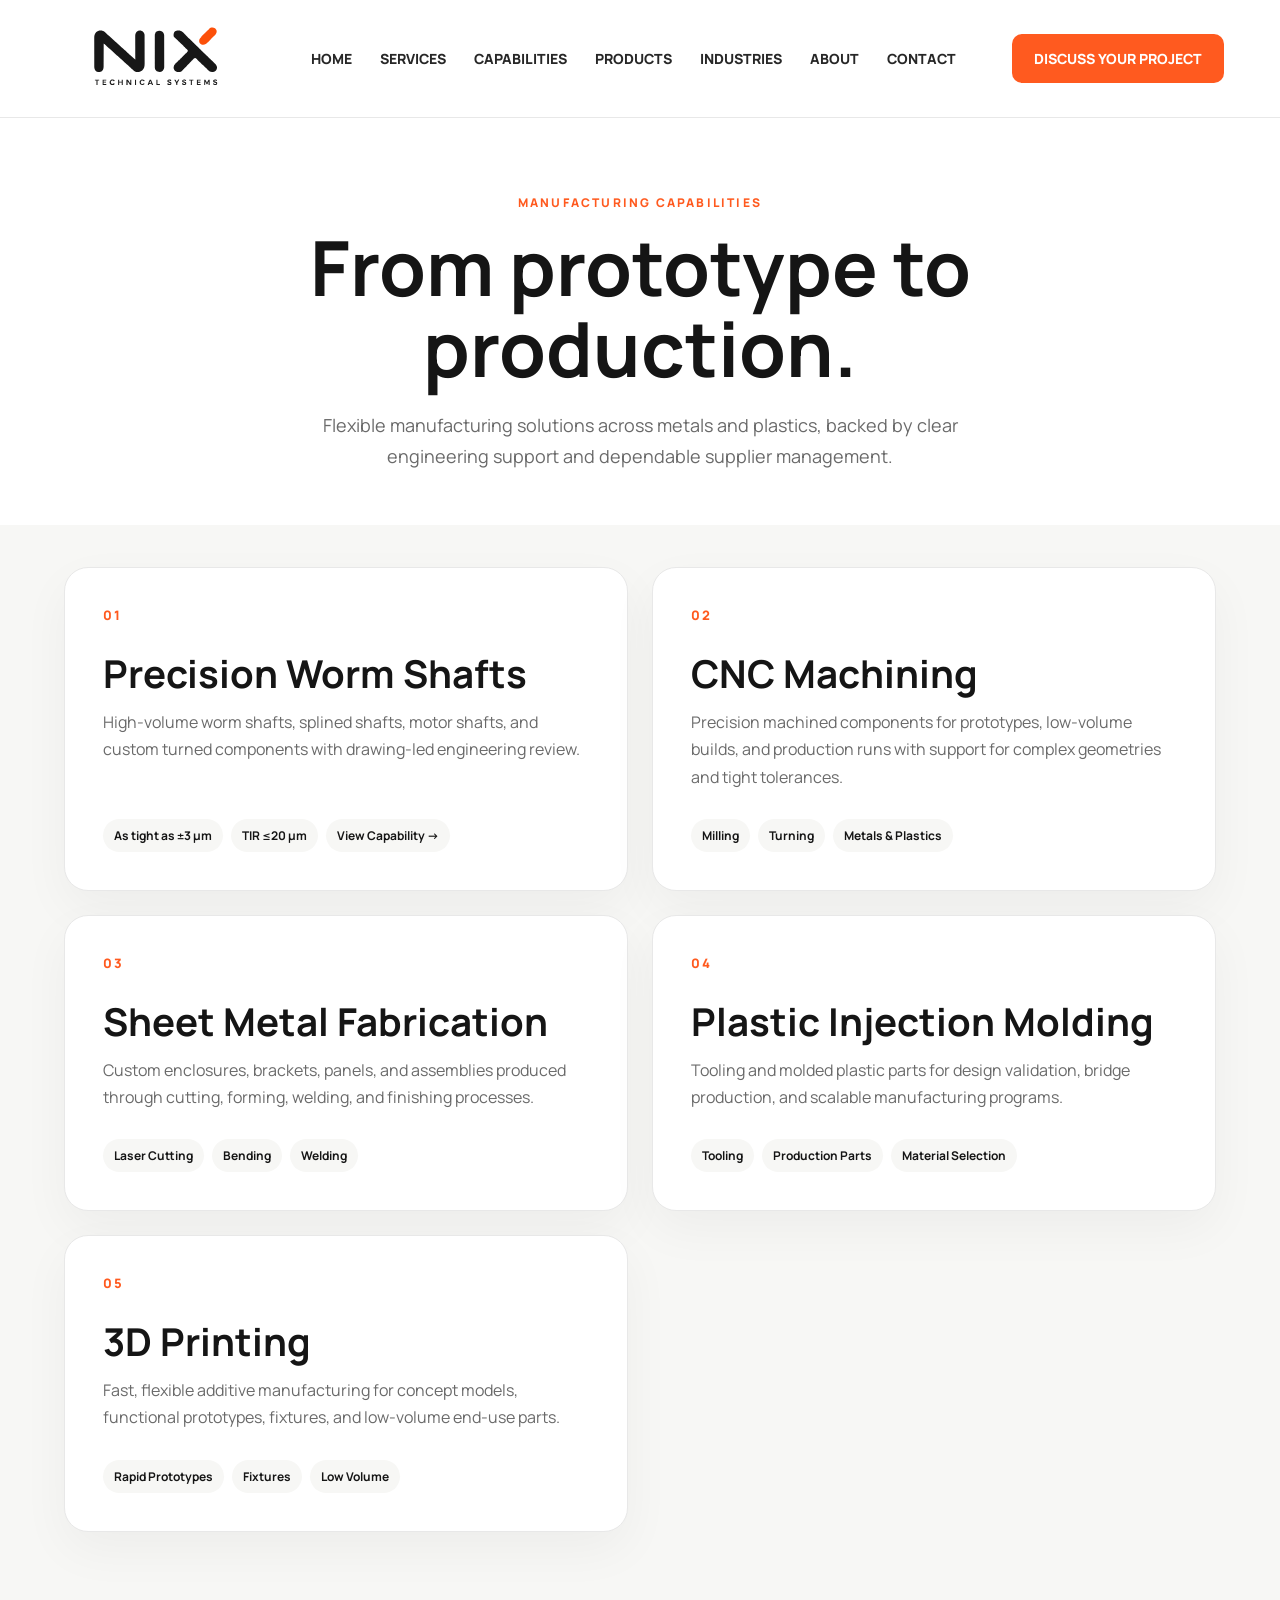
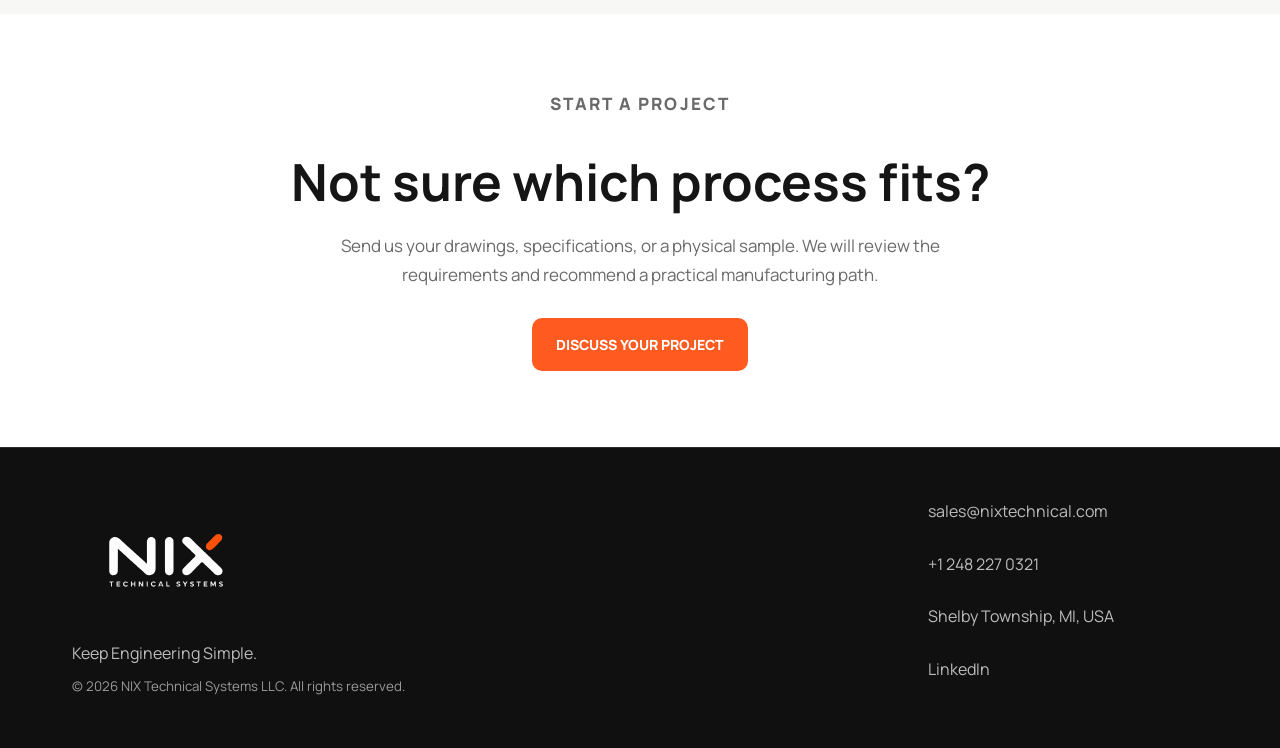
==== commit 253fafac: "theme white" ====
--- a/capabilities.html
+++ b/capabilities.html
@@ -5,9 +5,9 @@
   <meta name="viewport" content="width=device-width, initial-scale=1.0" />
   <title>Manufacturing Capabilities | NIX Technical Systems</title>
   <meta name="description" content="Explore NIX Technical Systems manufacturing capabilities in CNC machining, sheet metal fabrication, plastic injection molding, and 3D printing." />
-  <link rel="stylesheet" href="style.css?v=capabilities-20260722" />
+  <link rel="stylesheet" href="style.css?v=capabilities-light-20260727" />
 </head>
-<body>
+<body class="clean-capability-page">
   <header class="site-header">
     <a class="brand" href="index.html#top" aria-label="NIX Technical Systems Home">
       <img src="images/logo-white.svg" alt="NIX Technical Systems" class="logo-img">
--- a/style.css
+++ b/style.css
@@ -13,19 +13,19 @@
 .product-detail{background:var(--soft);padding:70px 64px}.detail-hero{max-width:1180px;margin:0 auto;display:grid;grid-template-columns:.95fr 1.05fr;gap:52px;align-items:center}.detail-media{border:1px solid var(--line);border-radius:var(--radius);background:#fff;padding:36px;box-shadow:0 18px 50px rgba(0,0,0,.045)}.detail-media img{width:100%;max-height:520px;object-fit:contain;display:block}.detail-copy .eyebrow{font-size:20px;letter-spacing:1.2px}.detail-copy h1{margin:0;font-size:clamp(42px,5vw,70px);line-height:1.02}.product-model,.product-type{display:block}.product-type{margin-top:10px;font-size:clamp(22px,2.4vw,34px);line-height:1.15}.detail-copy p{color:var(--muted);font-size:18px;line-height:1.75}.product-price{display:flex;align-items:baseline;gap:14px;margin-top:22px}.product-price-label{color:var(--muted);font-size:13px;font-weight:800;letter-spacing:1px;text-transform:uppercase}.product-price strong{color:var(--black);font-size:clamp(32px,3.5vw,46px);line-height:1}.product-highlights{display:grid;grid-template-columns:repeat(2,minmax(0,1fr));gap:12px 24px;margin:24px 0 0;padding:0;list-style:none}.product-highlights li{position:relative;padding-left:25px;color:var(--text);font-size:16px;font-weight:700;line-height:1.45}.product-highlights li::before{content:"✓";position:absolute;left:0;color:var(--orange);font-weight:900}.detail-actions{display:flex;gap:14px;flex-wrap:wrap;margin-top:28px}.detail-section{max-width:1180px;margin:48px auto 0}.detail-section h2{margin:0 0 22px;font-size:34px}.spec-grid{display:grid;grid-template-columns:repeat(3,1fr);gap:16px}.spec-item{min-height:112px;border:1px solid var(--line);border-radius:14px;background:#fff;padding:20px;box-shadow:0 18px 50px rgba(0,0,0,.035)}.spec-item dt{color:var(--muted);font-size:12px;font-weight:800;text-transform:uppercase;letter-spacing:.8px}.spec-item dd{margin:10px 0 0;font-weight:800;line-height:1.35}.detail-note{margin-top:28px;color:var(--muted);line-height:1.7}
 .footer{padding:52px 72px;border-top:1px solid rgba(255,255,255,.12);background:var(--black);color:#fff;display:flex;justify-content:space-between;gap:40px}.footer-logo{height:124px;width:auto;display:block}.footer p{margin:18px 0 10px;color:rgba(255,255,255,.72)}.footer small{color:rgba(255,255,255,.58)}.footer-links{display:grid;gap:14px;min-width:280px;color:rgba(255,255,255,.72)}.footer-links a:hover{color:var(--orange)}
 .reveal{opacity:0;transform:translateY(18px);transition:opacity .55s ease,transform .55s ease}.reveal.show{opacity:1;transform:translateY(0)}
-.capabilities-hero{min-height:520px;padding:88px 72px;color:#fff;background:radial-gradient(circle at 78% 35%,rgba(255,90,31,.2),transparent 28%),linear-gradient(120deg,#050505 0%,#191919 60%,#0c0c0c 100%);display:flex;align-items:center}.capabilities-hero-copy{max-width:900px}.capabilities-hero h1{max-width:880px;margin:0;font-size:clamp(48px,6vw,84px);font-weight:700;line-height:1.05}.capabilities-hero .lead{max-width:720px;margin:28px 0 0;color:rgba(255,255,255,.76);font-size:20px;line-height:1.7}.capabilities-section{padding:76px 64px;background:var(--soft)}.capability-grid{max-width:1180px;margin:0 auto;display:grid;grid-template-columns:repeat(2,minmax(0,1fr));gap:22px}.capability-card{min-height:290px;padding:38px;border:1px solid var(--line);border-radius:var(--radius);background:#fff;box-shadow:0 18px 50px rgba(0,0,0,.045);display:flex;flex-direction:column}.capability-number{color:var(--orange);font-size:13px;font-weight:800;letter-spacing:1.5px}.capability-card h2{margin:28px 0 14px;font-size:clamp(27px,3vw,40px);line-height:1.12}.capability-card p{max-width:480px;margin:0;color:var(--muted);font-size:16px;line-height:1.7}.capability-tags{margin-top:auto;padding-top:28px;display:flex;flex-wrap:wrap;gap:8px}.capability-tags span{padding:8px 11px;border-radius:999px;background:var(--soft);font-size:12px;font-weight:700}.capabilities-cta{padding:72px 64px;text-align:center}.capabilities-cta h2{margin:0 auto 16px;font-size:clamp(32px,4vw,52px)}.capabilities-cta p{max-width:680px;margin:0 auto 28px;color:var(--muted);font-size:17px;line-height:1.7}
+.capabilities-hero{min-height:380px;padding:76px 64px 54px;color:var(--text);background:#fff;display:flex;align-items:center;justify-content:center;text-align:center}.capabilities-hero-copy{max-width:900px}.capabilities-hero h1{max-width:880px;margin:0;font-size:clamp(46px,6vw,76px);font-weight:700;line-height:1.06}.capabilities-hero .lead{max-width:720px;margin:22px auto 0;color:var(--muted);font-size:18px;line-height:1.7}.capabilities-section{padding:42px 64px 82px;background:var(--soft)}.capability-grid{max-width:1180px;margin:0 auto;display:grid;grid-template-columns:repeat(2,minmax(0,1fr));gap:24px}.capability-card{min-height:290px;padding:38px;border:1px solid var(--line);border-radius:var(--radius);background:#fff;box-shadow:0 18px 50px rgba(0,0,0,.045);display:flex;flex-direction:column}.capability-number{color:var(--orange);font-size:13px;font-weight:800;letter-spacing:1.5px}.capability-card h2{margin:28px 0 14px;font-size:clamp(27px,3vw,40px);line-height:1.12}.capability-card p{max-width:480px;margin:0;color:var(--muted);font-size:16px;line-height:1.7}.capability-tags{margin-top:auto;padding-top:28px;display:flex;flex-wrap:wrap;gap:8px}.capability-tags span{padding:8px 11px;border-radius:999px;background:var(--soft);font-size:12px;font-weight:700}.capabilities-cta{padding:76px 64px;text-align:center;background:#fff}.capabilities-cta h2{margin:0 auto 16px;font-size:clamp(32px,4vw,52px)}.capabilities-cta p{max-width:680px;margin:0 auto 28px;color:var(--muted);font-size:17px;line-height:1.7}
 .products-page-hero{padding:76px 64px 48px;text-align:center;background:var(--soft)}.products-page-hero h1{margin:0;font-size:clamp(46px,6vw,76px);line-height:1.06}.products-page-hero p:not(.eyebrow){max-width:690px;margin:22px auto 0;color:var(--muted);font-size:18px;line-height:1.7}.catalog-section{padding:20px 64px 82px;background:var(--soft)}.catalog-grid{max-width:1180px;margin:0 auto;display:grid;grid-template-columns:repeat(2,minmax(0,1fr));gap:24px}.catalog-card{min-width:0;border:1px solid var(--line);border-radius:var(--radius);overflow:hidden;background:#fff;box-shadow:0 18px 50px rgba(0,0,0,.045);transition:transform .2s ease,box-shadow .2s ease}.catalog-card:hover,.catalog-card:focus-visible{transform:translateY(-4px);box-shadow:0 24px 70px rgba(0,0,0,.09);outline:none}.catalog-media{height:280px;display:flex;align-items:center;justify-content:center;background:#fff}.catalog-media img{width:100%;height:100%;object-fit:contain}.catalog-copy{padding:30px}.catalog-copy h2{margin:0 0 12px;font-size:28px}.catalog-copy p{margin:0;color:var(--muted);line-height:1.7}.catalog-link{display:inline-block;margin-top:20px;color:var(--orange);font-weight:800}.custom-card{color:#fff;background:linear-gradient(135deg,#111 0%,#242424 100%);border-color:#282828}.custom-card .catalog-media{position:relative;overflow:hidden;background:radial-gradient(circle at center,rgba(255,90,31,.22),transparent 45%)}.custom-mark{width:112px;height:112px;border:2px solid rgba(255,255,255,.82);border-radius:50%;display:grid;place-items:center;font-size:64px;font-weight:300;line-height:1}.custom-card .catalog-copy p{color:rgba(255,255,255,.7)}
 .capabilities-showcase{padding:64px 40px 58px;background:var(--soft)}.capabilities-showcase .section-heading{margin-bottom:34px}.capabilities-showcase-grid{max-width:1380px;margin:0 auto;display:grid;grid-template-columns:repeat(5,minmax(0,1fr));gap:18px}.showcase-card{min-width:0}.showcase-card img{width:100%;aspect-ratio:1.85/1;object-fit:cover;display:block;border-radius:3px}.showcase-card h3{margin:16px 8px 8px;font-size:16px;line-height:1.3}.showcase-card p{margin:0 8px;color:var(--muted);font-size:13px;line-height:1.55}.showcase-action{margin-top:34px;text-align:center}.button.outline{border:1px solid #2461a8;background:transparent;color:#174e8b;padding:13px 24px}.button.outline:hover{background:#174e8b;color:#fff}
 .project-dialog{width:min(560px,calc(100% - 32px));max-height:calc(100vh - 32px);padding:38px;border:0;border-radius:22px;box-shadow:0 30px 100px rgba(0,0,0,.35);overflow:auto}.project-dialog::backdrop{background:rgba(0,0,0,.62);backdrop-filter:blur(5px)}.project-dialog h2{margin:0;font-size:clamp(30px,5vw,42px);line-height:1.1}.dialog-intro{margin:14px 0 26px;color:var(--muted);line-height:1.65}.dialog-close{width:38px;height:38px;border:0;border-radius:50%;position:absolute;top:18px;right:18px;background:var(--soft);color:var(--black);font-size:25px;line-height:1;cursor:pointer}.project-form{display:grid;gap:17px}.form-row{display:grid;grid-template-columns:1fr 1fr;gap:14px}.project-form label{display:grid;gap:7px;font-size:13px;font-weight:800}.project-form input,.project-form textarea{width:100%;padding:0 14px;border:1px solid #d8d8d8;border-radius:9px;font:inherit;font-size:15px}.project-form input{height:48px}.project-form textarea{min-height:120px;padding-top:13px;padding-bottom:13px;line-height:1.5;resize:vertical}.project-form input:focus,.project-form textarea:focus{border-color:var(--orange);outline:3px solid rgba(255,90,31,.14)}.form-honey{position:absolute!important;left:-10000px!important;width:1px!important;height:1px!important}.form-submit{justify-content:center;margin-top:3px}.form-submit:disabled{opacity:.6;cursor:wait}.form-status{min-height:22px;margin:0;text-align:center;color:var(--muted);font-size:14px}.form-status.success{color:#147a3d}.form-status.error{color:#b42318}
 .capability-card-link{transition:transform .2s ease,border-color .2s ease}.capability-card-link:hover,.capability-card-link:focus-visible{transform:translateY(-3px);border-color:var(--orange);outline:none}
-.shaft-hero{min-height:650px;padding:76px 72px;color:#fff;background:#101010;display:grid;grid-template-columns:minmax(0,1.05fr) minmax(420px,.95fr);gap:64px;align-items:center;overflow:hidden}.shaft-hero-copy{max-width:780px}.shaft-hero h1{margin:0;font-size:clamp(48px,5.8vw,84px);font-weight:700;line-height:1.04;letter-spacing:-2px}.shaft-hero h1 span{color:#bdbdbd}.shaft-lead{max-width:710px;margin:26px 0 30px;color:rgba(255,255,255,.74);font-size:18px;line-height:1.72}.shaft-visual{min-height:410px;position:relative;display:flex;align-items:center}.shaft-visual::before{content:"";position:absolute;inset:5% -20%;background:radial-gradient(circle,rgba(255,90,31,.13),transparent 60%)}.shaft-assembly{width:100%;height:116px;position:relative;display:flex;align-items:center;filter:drop-shadow(0 26px 28px rgba(0,0,0,.5));transform:rotate(-5deg)}.shaft-end{height:50px;background:linear-gradient(#aaa,#f5f5f5 42%,#777 45%,#d7d7d7 75%,#8d8d8d);border:1px solid #c7c7c7}.shaft-end-left{width:18%;border-radius:25px 2px 2px 25px}.shaft-end-right{width:22%;border-radius:2px 25px 25px 2px}.shaft-thread{width:48%;height:110px;border-radius:10px;background:repeating-linear-gradient(104deg,#8d8d8d 0 5px,#f3f3f3 6px 14px,#747474 15px 20px);border:1px solid #bcbcbc;box-shadow:inset 0 20px 20px rgba(255,255,255,.25),inset 0 -18px 20px rgba(0,0,0,.25)}.shaft-collar{width:12%;height:74px;background:linear-gradient(#b0b0b0,#f4f4f4 45%,#777 48%,#d1d1d1);border:1px solid #bbb}.shaft-dimension{position:absolute;color:#aaa;font-size:10px;letter-spacing:1.5px;font-weight:700}.shaft-dimension-top{top:62px;left:4%;right:4%;display:flex;align-items:center;gap:12px}.shaft-dimension-top span{height:1px;background:#555;flex:1}.shaft-dimension-side{right:-8px;top:50%;transform:rotate(90deg)}
-.shaft-stats{padding:0 64px 52px;background:#101010;display:grid;grid-template-columns:repeat(5,minmax(0,1fr));border-top:1px solid #303030}.shaft-stat{padding:30px 22px;border-right:1px solid #303030;color:#fff}.shaft-stat:first-child{border-left:1px solid #303030}.shaft-stat strong{display:block;color:var(--orange);font-size:clamp(25px,2.5vw,38px);line-height:1}.shaft-stat span{display:block;margin-top:13px;color:#d2d2d2;font-size:12px;line-height:1.5}.shaft-stat em{color:#7f7f7f;font-style:normal;text-transform:uppercase;letter-spacing:1px;font-size:10px}.shaft-engineering-note{grid-column:1/-1;margin:26px 0 0;color:#929292;font-size:12px;line-height:1.65}.shaft-engineering-note strong{color:#d5d5d5}.shaft-section{padding:92px 64px}.shaft-section-heading{max-width:720px}.shaft-section-heading h2{margin:0;font-size:clamp(36px,4.3vw,60px);line-height:1.08;letter-spacing:-1.2px}.shaft-section-heading>p:not(.eyebrow){margin:20px 0 0;color:var(--muted);font-size:17px;line-height:1.7}.shaft-product-grid{margin-top:48px;display:grid;grid-template-columns:repeat(4,minmax(0,1fr));border-top:1px solid var(--line);border-left:1px solid var(--line)}.shaft-product-grid article{min-height:160px;padding:26px;border-right:1px solid var(--line);border-bottom:1px solid var(--line);display:flex;flex-direction:column;justify-content:space-between}.shaft-product-grid span{color:var(--orange);font-size:11px;font-weight:800;letter-spacing:1.2px}.shaft-product-grid h3{margin:38px 0 0;font-size:20px;line-height:1.3}.shaft-dark{color:#fff;background:#151515;display:grid;grid-template-columns:.8fr 1.2fr;gap:90px}.shaft-dark .shaft-section-heading>p:not(.eyebrow){color:#8f8f8f}.process-columns{display:grid;grid-template-columns:1fr 1fr;gap:52px}.process-columns h3{margin:0 0 22px;padding-bottom:14px;border-bottom:1px solid #363636;font-size:15px;text-transform:uppercase;letter-spacing:1.2px}.process-columns ul{margin:0;padding:0;list-style:none}.process-columns li{padding:11px 0;border-bottom:1px solid #272727;color:#d7d7d7;font-size:14px}.process-columns li::before{content:"+";margin-right:12px;color:var(--orange)}.process-columns p{color:#777;font-size:12px;line-height:1.65}.shaft-split{display:grid;grid-template-columns:1fr 1fr;gap:100px;background:var(--soft)}.shaft-list,.application-grid,.why-grid{margin:38px 0 0;padding:0;list-style:none}.shaft-list li{padding:17px 0;border-bottom:1px solid #ddd;font-weight:700}.shaft-list li::before{content:"—";color:var(--orange);margin-right:14px}.split-note{color:var(--muted);font-size:13px;line-height:1.65}.application-grid{display:grid;grid-template-columns:1fr 1fr;border-top:1px solid #ddd;border-left:1px solid #ddd}.application-grid li{min-height:74px;padding:20px;border-right:1px solid #ddd;border-bottom:1px solid #ddd;font-size:14px;font-weight:700}.shaft-why .shaft-section-heading{max-width:820px}.why-grid{display:grid;grid-template-columns:repeat(4,minmax(0,1fr));border-top:1px solid var(--line);border-left:1px solid var(--line)}.why-grid li{min-height:122px;padding:25px;border-right:1px solid var(--line);border-bottom:1px solid var(--line);font-size:15px;font-weight:700;line-height:1.5}.why-grid li::before{content:"✓";display:block;margin-bottom:20px;color:var(--orange);font-size:18px}.shaft-rfq{padding:96px 64px;text-align:center;color:#fff;background:#0d0d0d}.shaft-rfq h2{margin:0;font-size:clamp(42px,5.2vw,72px);line-height:1.05;letter-spacing:-1.5px}.shaft-rfq>p:not(.eyebrow){max-width:670px;margin:24px auto 30px;color:#999;line-height:1.7}
+.shaft-hero{min-height:650px;padding:76px 72px;color:var(--text);background:#fff;display:grid;grid-template-columns:minmax(0,1.05fr) minmax(420px,.95fr);gap:64px;align-items:center;overflow:hidden}.shaft-hero-copy{max-width:780px}.shaft-hero h1{margin:0;font-size:clamp(48px,5.8vw,84px);font-weight:700;line-height:1.04;letter-spacing:-2px}.shaft-hero h1 span{color:#585858}.shaft-lead{max-width:710px;margin:26px 0 30px;color:var(--muted);font-size:18px;line-height:1.72}.shaft-hero .button.secondary{border-color:#cfcfcf;color:var(--black);background:#fff}.shaft-hero .button.secondary:hover{border-color:var(--black)}.shaft-visual{min-height:410px;position:relative;display:flex;align-items:center}.shaft-visual::before{content:"";position:absolute;inset:5% -20%;background:radial-gradient(circle,rgba(255,90,31,.08),transparent 60%)}.shaft-visual img{width:100%;position:relative;z-index:1;display:block;aspect-ratio:3/2;object-fit:cover;border:1px solid var(--line);border-radius:var(--radius);box-shadow:0 18px 50px rgba(0,0,0,.06)}.shaft-visual-light img{border-color:#dedbd6;box-shadow:0 18px 50px rgba(0,0,0,.06)}
+.shaft-stats{padding:0 64px 52px;background:var(--soft);display:grid;grid-template-columns:repeat(5,minmax(0,1fr));border-top:1px solid var(--line)}.shaft-stat{padding:30px 22px;border-right:1px solid var(--line);color:var(--text);background:#fff}.shaft-stat:first-child{border-left:1px solid var(--line)}.shaft-stat strong{display:block;color:var(--orange);font-size:clamp(25px,2.5vw,38px);line-height:1}.shaft-stat span{display:block;margin-top:13px;color:var(--text);font-size:12px;line-height:1.5}.shaft-stat em{color:var(--muted);font-style:normal;text-transform:uppercase;letter-spacing:1px;font-size:10px}.shaft-engineering-note{grid-column:1/-1;margin:26px 0 0;color:var(--muted);font-size:12px;line-height:1.65}.shaft-engineering-note strong{color:var(--text)}.shaft-section{padding:92px 64px;background:#fff}.shaft-section-heading{max-width:720px}.shaft-section-heading h2{margin:0;font-size:clamp(36px,4.3vw,60px);line-height:1.08;letter-spacing:-1.2px}.shaft-section-heading>p:not(.eyebrow){margin:20px 0 0;color:var(--muted);font-size:17px;line-height:1.7}.shaft-product-grid{margin-top:48px;display:grid;grid-template-columns:repeat(4,minmax(0,1fr));gap:18px;border:0}.shaft-product-grid article{min-height:160px;padding:26px;border:1px solid var(--line);border-radius:18px;background:#fff;box-shadow:0 14px 38px rgba(0,0,0,.035);display:flex;flex-direction:column;justify-content:space-between}.shaft-product-grid span{color:var(--orange);font-size:11px;font-weight:800;letter-spacing:1.2px}.shaft-product-grid h3{margin:38px 0 0;font-size:20px;line-height:1.3}.shaft-dark{color:var(--text);background:var(--soft);display:grid;grid-template-columns:.8fr 1.2fr;gap:90px}.shaft-dark .shaft-section-heading>p:not(.eyebrow){color:var(--muted)}.process-columns{display:grid;grid-template-columns:1fr 1fr;gap:24px}.process-columns>div{padding:30px;border:1px solid var(--line);border-radius:var(--radius);background:#fff;box-shadow:0 18px 50px rgba(0,0,0,.035)}.process-columns h3{margin:0 0 22px;padding-bottom:14px;border-bottom:1px solid var(--line);font-size:15px;text-transform:uppercase;letter-spacing:1.2px}.process-columns ul{margin:0;padding:0;list-style:none}.process-columns li{padding:11px 0;border-bottom:1px solid var(--line);color:var(--text);font-size:14px}.process-columns li::before{content:"+";margin-right:12px;color:var(--orange)}.process-columns p{color:var(--muted);font-size:12px;line-height:1.65}.shaft-split{display:grid;grid-template-columns:1fr 1fr;gap:100px;background:#fff}.shaft-list,.application-grid{margin:38px 0 0;padding:0;list-style:none}.shaft-list li{padding:17px 0;border-bottom:1px solid var(--line);font-weight:700}.shaft-list li::before{content:"—";color:var(--orange);margin-right:14px}.split-note{color:var(--muted);font-size:13px;line-height:1.65}.application-grid{display:grid;grid-template-columns:1fr 1fr;border-top:1px solid var(--line);border-left:1px solid var(--line)}.application-grid li{min-height:74px;padding:20px;border-right:1px solid var(--line);border-bottom:1px solid var(--line);font-size:14px;font-weight:700}
 @media(max-width:1200px){.service-grid{gap:22px}.service-copy{padding:0 30px}.service-copy p{font-size:18px;line-height:1.55}}
 @media(max-width:1100px){.capabilities-showcase-grid{grid-template-columns:repeat(3,minmax(0,1fr))}}
 @media(max-width:980px){.site-header{height:auto;padding:14px 18px;gap:12px;flex-wrap:wrap}.brand{min-width:0}.logo-img{height:78px}.site-header .nav-links{order:3;width:100%;display:flex!important;justify-content:center;gap:10px 18px;flex-wrap:wrap;font-size:11px;line-height:1.2;text-align:center}.site-header .nav-links a{white-space:nowrap}.header-button{max-width:100%;padding:12px 14px;font-size:12px;text-align:center}.hero{min-height:auto;grid-template-columns:1fr;padding:42px 22px}.hero h1{font-size:clamp(40px,11vw,60px);line-height:1.1;letter-spacing:0}.hero-visual{min-height:300px}.hero-visual-grid{margin-top:8px}.hero-visual-grid img{height:auto;aspect-ratio:3/2}.section{padding:54px 22px}.service-grid,.product-grid,.detail-hero,.spec-grid,.capability-grid,.catalog-grid{grid-template-columns:1fr}.how-section{padding:58px 22px}.how-grid{grid-template-columns:repeat(2,minmax(0,1fr));gap:38px 24px}.how-grid::before{display:none}.product-detail{padding:50px 22px}.detail-media{padding:24px}.capabilities-hero{min-height:440px;padding:64px 22px}.capabilities-hero .lead{font-size:17px}.capabilities-section,.capabilities-cta{padding:54px 22px}.capability-card{min-height:270px;padding:30px}.products-page-hero{padding:58px 22px 38px}.catalog-section{padding:10px 22px 58px}.catalog-media{height:240px}.footer{padding:56px 22px;flex-direction:column;align-items:flex-start}.footer-links{width:100%;min-width:0;overflow-wrap:anywhere}}
-@media(max-width:980px){.shaft-hero{min-height:auto;padding:62px 22px 48px;grid-template-columns:1fr;gap:36px}.shaft-hero h1{letter-spacing:-1px}.shaft-visual{min-height:300px}.shaft-stats{padding:0 22px 42px;grid-template-columns:repeat(2,1fr)}.shaft-stat:nth-child(odd){border-left:1px solid #303030}.shaft-section{padding:64px 22px}.shaft-product-grid{grid-template-columns:repeat(2,1fr)}.shaft-dark{grid-template-columns:1fr;gap:46px}.shaft-split{grid-template-columns:1fr;gap:64px}.why-grid{grid-template-columns:repeat(2,1fr)}.shaft-rfq{padding:72px 22px}}
+@media(max-width:980px){.shaft-hero{min-height:auto;padding:62px 22px 48px;grid-template-columns:1fr;gap:36px}.shaft-hero h1{letter-spacing:-1px}.shaft-visual{min-height:300px}.shaft-stats{padding:0 22px 42px;grid-template-columns:repeat(2,1fr)}.shaft-stat:nth-child(odd){border-left:1px solid var(--line)}.shaft-section{padding:64px 22px}.shaft-product-grid{grid-template-columns:repeat(2,1fr)}.shaft-dark{grid-template-columns:1fr;gap:46px}.shaft-split{grid-template-columns:1fr;gap:64px}}
 @media(max-width:980px){.service-card{min-height:320px;aspect-ratio:16/10}.service-copy{min-height:320px;padding:30px}.service-copy h3{font-size:30px}.service-copy p{font-size:18px}}
 @media(max-width:600px){.how-grid{grid-template-columns:1fr;gap:30px}.how-step{display:grid;grid-template-columns:78px minmax(0,1fr);gap:0 18px;text-align:left;align-items:center}.step-marker{grid-row:1/3;margin:0}.how-step h3{min-height:0;align-self:end}.how-step p{align-self:start}}
 @media(max-width:600px){.project-dialog{padding:30px 22px}.form-row{grid-template-columns:1fr}.capabilities-showcase{padding:48px 22px}.capabilities-showcase-grid{grid-template-columns:1fr}.showcase-card img{aspect-ratio:2/1}.showcase-card h3{margin-top:12px}.showcase-card p{margin-bottom:12px}}
-@media(max-width:600px){.shaft-hero{padding-top:46px}.shaft-hero h1{font-size:42px}.shaft-lead{font-size:16px}.shaft-visual{min-height:220px}.shaft-assembly{height:82px}.shaft-thread{height:82px}.shaft-collar{height:58px}.shaft-dimension-top{top:26px}.shaft-stats{grid-template-columns:1fr}.shaft-stat,.shaft-stat:first-child,.shaft-stat:nth-child(odd){border-left:1px solid #303030}.shaft-product-grid,.process-columns,.application-grid,.why-grid{grid-template-columns:1fr}.shaft-product-grid article{min-height:126px}.application-grid li{min-height:auto}.shaft-rfq h2{font-size:40px}}
+@media(max-width:600px){.shaft-hero{padding-top:46px}.shaft-hero h1{font-size:42px}.shaft-lead{font-size:16px}.shaft-visual{min-height:220px}.shaft-stats{grid-template-columns:1fr}.shaft-stat,.shaft-stat:first-child,.shaft-stat:nth-child(odd){border-left:1px solid var(--line)}.shaft-product-grid,.process-columns,.application-grid{grid-template-columns:1fr}.shaft-product-grid article{min-height:126px}.application-grid li{min-height:auto}}
 @media(max-width:420px){.site-header{padding:12px 14px}.logo-img{height:68px}.header-button{padding:10px 12px;font-size:11px}.nav-links{gap:9px 14px;font-size:10px}.product-highlights{grid-template-columns:1fr}}
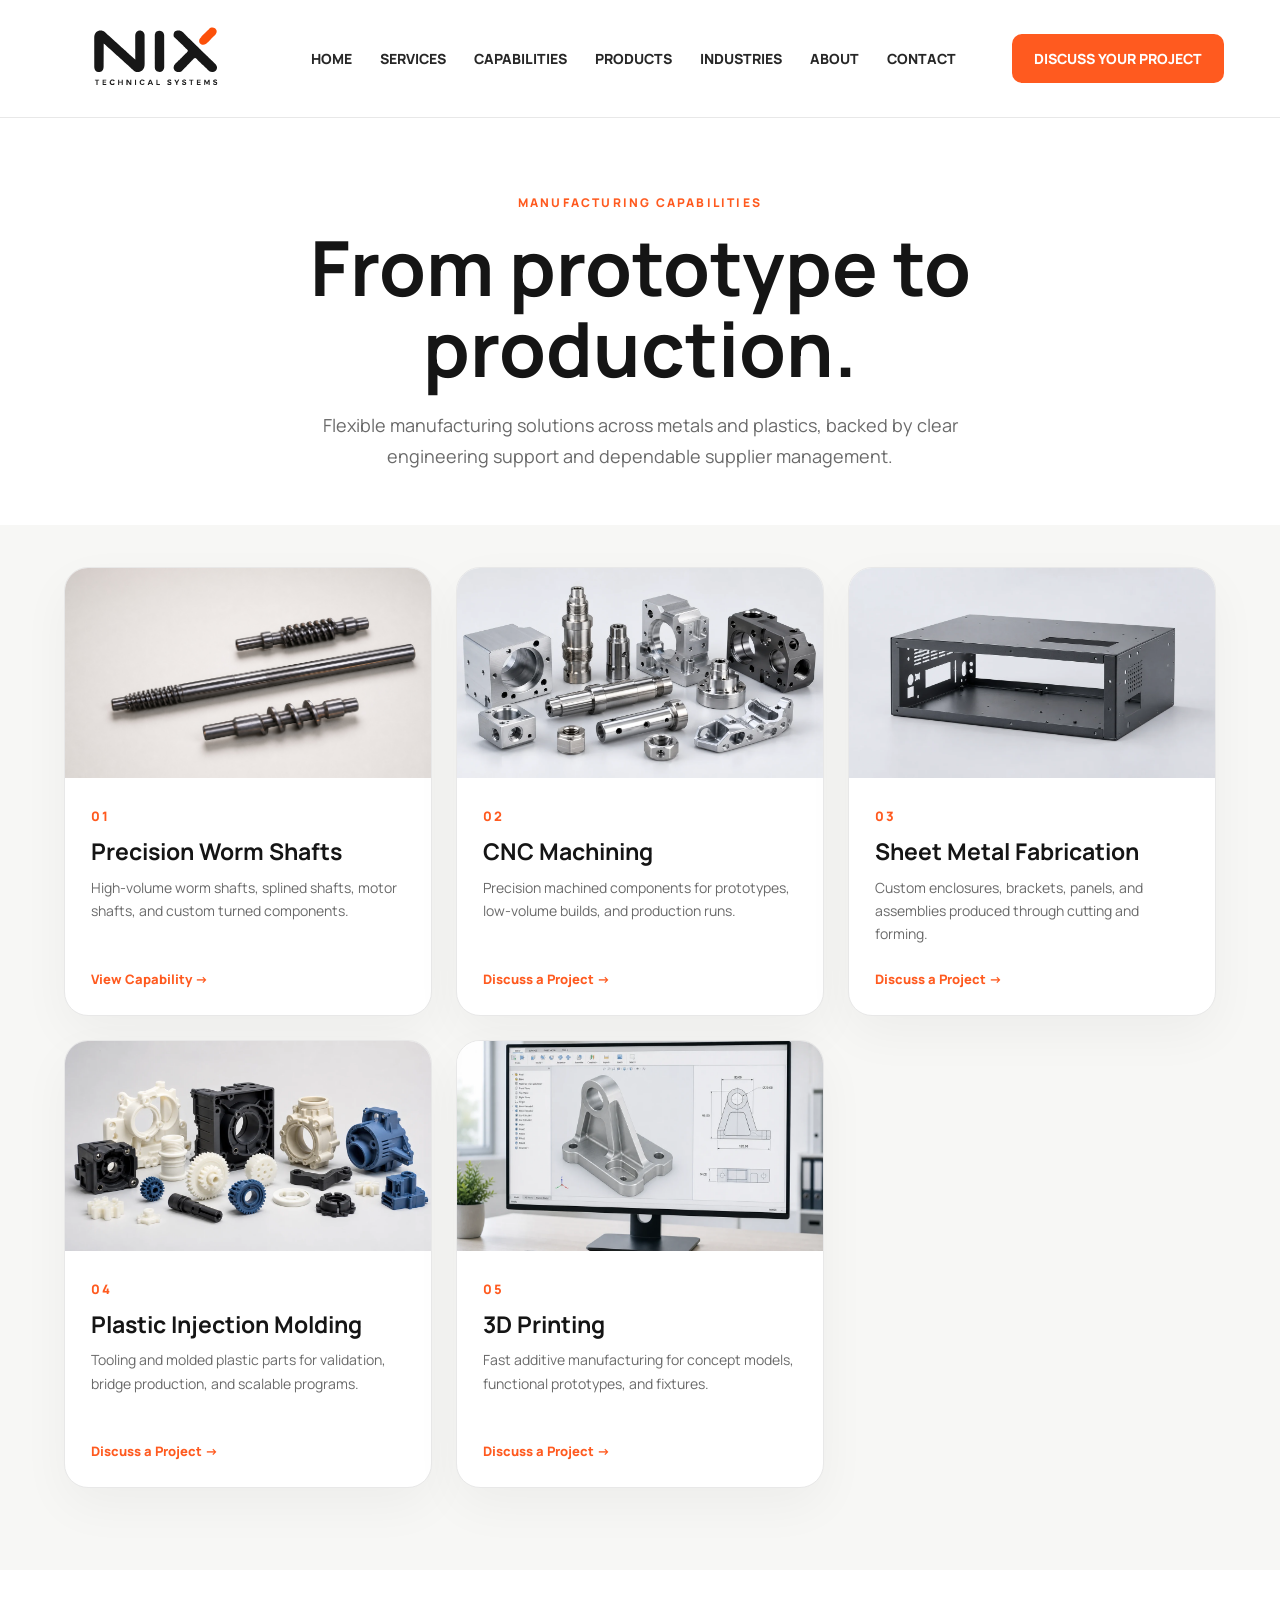
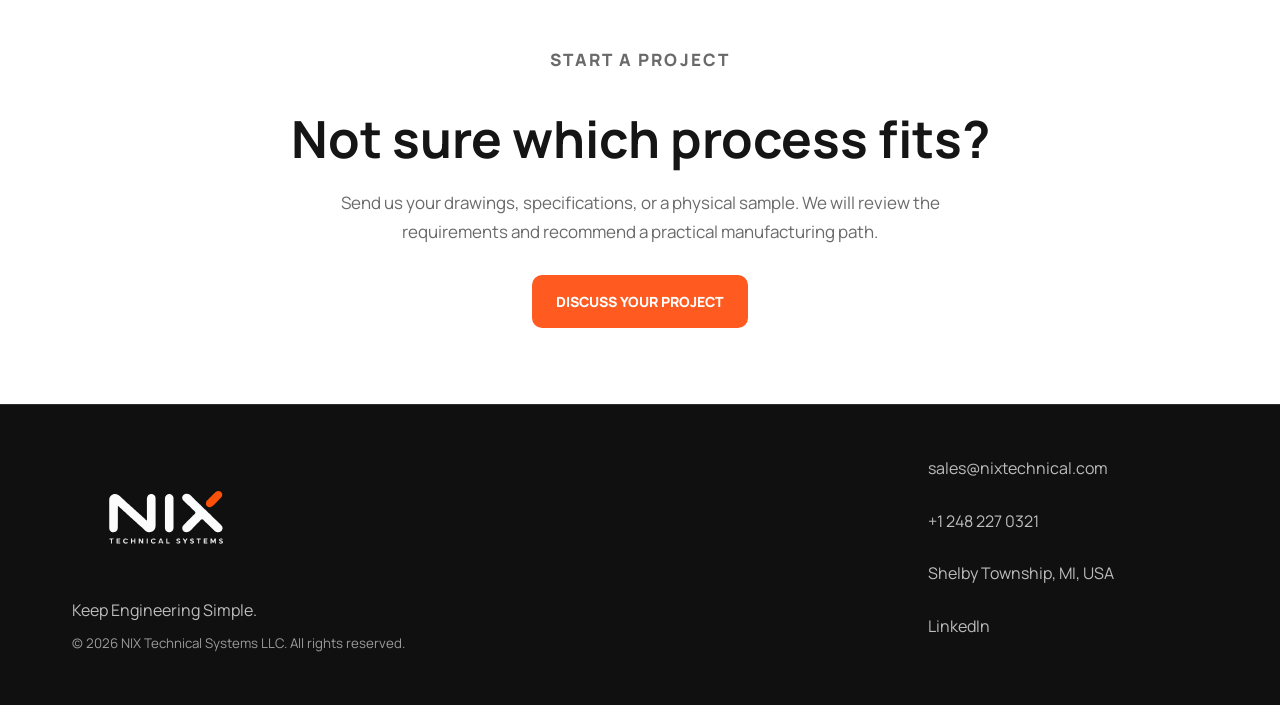
==== commit 92cc3ed7: "theme match" ====
--- a/capabilities.html
+++ b/capabilities.html
@@ -5,7 +5,7 @@
   <meta name="viewport" content="width=device-width, initial-scale=1.0" />
   <title>Manufacturing Capabilities | NIX Technical Systems</title>
   <meta name="description" content="Explore NIX Technical Systems manufacturing capabilities in CNC machining, sheet metal fabrication, plastic injection molding, and 3D printing." />
-  <link rel="stylesheet" href="style.css?v=capabilities-light-20260727" />
+  <link rel="stylesheet" href="style.css?v=capability-cards-20260727" />
 </head>
 <body class="clean-capability-page">
   <header class="site-header">
@@ -34,32 +34,27 @@
     </section>
 
     <section class="capabilities-section" aria-label="Manufacturing processes">
-      <div class="capability-grid">
-        <a class="capability-card capability-card-link" href="worm-shafts.html"><span class="capability-number">01</span><h2>Precision Worm Shafts</h2><p>High-volume worm shafts, splined shafts, motor shafts, and custom turned components with drawing-led engineering review.</p><div class="capability-tags"><span>As tight as ±3 μm</span><span>TIR ≤20 μm</span><span>View Capability →</span></div></a>
-        <article class="capability-card">
-          <span class="capability-number">02</span>
-          <h2>CNC Machining</h2>
-          <p>Precision machined components for prototypes, low-volume builds, and production runs with support for complex geometries and tight tolerances.</p>
-          <div class="capability-tags"><span>Milling</span><span>Turning</span><span>Metals &amp; Plastics</span></div>
-        </article>
-        <article class="capability-card">
-          <span class="capability-number">03</span>
-          <h2>Sheet Metal Fabrication</h2>
-          <p>Custom enclosures, brackets, panels, and assemblies produced through cutting, forming, welding, and finishing processes.</p>
-          <div class="capability-tags"><span>Laser Cutting</span><span>Bending</span><span>Welding</span></div>
-        </article>
-        <article class="capability-card">
-          <span class="capability-number">04</span>
-          <h2>Plastic Injection Molding</h2>
-          <p>Tooling and molded plastic parts for design validation, bridge production, and scalable manufacturing programs.</p>
-          <div class="capability-tags"><span>Tooling</span><span>Production Parts</span><span>Material Selection</span></div>
-        </article>
-        <article class="capability-card">
-          <span class="capability-number">05</span>
-          <h2>3D Printing</h2>
-          <p>Fast, flexible additive manufacturing for concept models, functional prototypes, fixtures, and low-volume end-use parts.</p>
-          <div class="capability-tags"><span>Rapid Prototypes</span><span>Fixtures</span><span>Low Volume</span></div>
-        </article>
+      <div class="capability-catalog-grid">
+        <a class="capability-catalog-card" href="worm-shafts.html">
+          <div class="capability-catalog-media"><img src="images/worm-shafts-hero-light-v2.jpg" alt="Precision worm shaft components"></div>
+          <div class="capability-catalog-copy"><span class="capability-number">01</span><h2>Precision Worm Shafts</h2><p>High-volume worm shafts, splined shafts, motor shafts, and custom turned components.</p><span class="catalog-link">View Capability →</span></div>
+        </a>
+        <a class="capability-catalog-card" href="mailto:xin@nixtechnical.com?subject=CNC%20Machining%20Project">
+          <div class="capability-catalog-media"><img src="images/capability-cnc-machining-v2.webp" alt="Precision CNC machined metal components"></div>
+          <div class="capability-catalog-copy"><span class="capability-number">02</span><h2>CNC Machining</h2><p>Precision machined components for prototypes, low-volume builds, and production runs.</p><span class="catalog-link">Discuss a Project →</span></div>
+        </a>
+        <a class="capability-catalog-card" href="mailto:xin@nixtechnical.com?subject=Sheet%20Metal%20Fabrication%20Project">
+          <div class="capability-catalog-media"><img src="images/capability-sheet-metal-v2.webp" alt="Custom fabricated sheet metal enclosure"></div>
+          <div class="capability-catalog-copy"><span class="capability-number">03</span><h2>Sheet Metal Fabrication</h2><p>Custom enclosures, brackets, panels, and assemblies produced through cutting and forming.</p><span class="catalog-link">Discuss a Project →</span></div>
+        </a>
+        <a class="capability-catalog-card" href="mailto:xin@nixtechnical.com?subject=Plastic%20Injection%20Molding%20Project">
+          <div class="capability-catalog-media"><img src="images/capability-injection-molding-v2.webp" alt="Plastic injection molded production parts"></div>
+          <div class="capability-catalog-copy"><span class="capability-number">04</span><h2>Plastic Injection Molding</h2><p>Tooling and molded plastic parts for validation, bridge production, and scalable programs.</p><span class="catalog-link">Discuss a Project →</span></div>
+        </a>
+        <a class="capability-catalog-card" href="mailto:xin@nixtechnical.com?subject=3D%20Printing%20Project">
+          <div class="capability-catalog-media"><img src="images/hero-cad-v3.webp" alt="Production-ready component design shown in CAD"></div>
+          <div class="capability-catalog-copy"><span class="capability-number">05</span><h2>3D Printing</h2><p>Fast additive manufacturing for concept models, functional prototypes, and fixtures.</p><span class="catalog-link">Discuss a Project →</span></div>
+        </a>
       </div>
     </section>
 
--- a/style.css
+++ b/style.css
@@ -18,14 +18,19 @@
 .capabilities-showcase{padding:64px 40px 58px;background:var(--soft)}.capabilities-showcase .section-heading{margin-bottom:34px}.capabilities-showcase-grid{max-width:1380px;margin:0 auto;display:grid;grid-template-columns:repeat(5,minmax(0,1fr));gap:18px}.showcase-card{min-width:0}.showcase-card img{width:100%;aspect-ratio:1.85/1;object-fit:cover;display:block;border-radius:3px}.showcase-card h3{margin:16px 8px 8px;font-size:16px;line-height:1.3}.showcase-card p{margin:0 8px;color:var(--muted);font-size:13px;line-height:1.55}.showcase-action{margin-top:34px;text-align:center}.button.outline{border:1px solid #2461a8;background:transparent;color:#174e8b;padding:13px 24px}.button.outline:hover{background:#174e8b;color:#fff}
 .project-dialog{width:min(560px,calc(100% - 32px));max-height:calc(100vh - 32px);padding:38px;border:0;border-radius:22px;box-shadow:0 30px 100px rgba(0,0,0,.35);overflow:auto}.project-dialog::backdrop{background:rgba(0,0,0,.62);backdrop-filter:blur(5px)}.project-dialog h2{margin:0;font-size:clamp(30px,5vw,42px);line-height:1.1}.dialog-intro{margin:14px 0 26px;color:var(--muted);line-height:1.65}.dialog-close{width:38px;height:38px;border:0;border-radius:50%;position:absolute;top:18px;right:18px;background:var(--soft);color:var(--black);font-size:25px;line-height:1;cursor:pointer}.project-form{display:grid;gap:17px}.form-row{display:grid;grid-template-columns:1fr 1fr;gap:14px}.project-form label{display:grid;gap:7px;font-size:13px;font-weight:800}.project-form input,.project-form textarea{width:100%;padding:0 14px;border:1px solid #d8d8d8;border-radius:9px;font:inherit;font-size:15px}.project-form input{height:48px}.project-form textarea{min-height:120px;padding-top:13px;padding-bottom:13px;line-height:1.5;resize:vertical}.project-form input:focus,.project-form textarea:focus{border-color:var(--orange);outline:3px solid rgba(255,90,31,.14)}.form-honey{position:absolute!important;left:-10000px!important;width:1px!important;height:1px!important}.form-submit{justify-content:center;margin-top:3px}.form-submit:disabled{opacity:.6;cursor:wait}.form-status{min-height:22px;margin:0;text-align:center;color:var(--muted);font-size:14px}.form-status.success{color:#147a3d}.form-status.error{color:#b42318}
 .capability-card-link{transition:transform .2s ease,border-color .2s ease}.capability-card-link:hover,.capability-card-link:focus-visible{transform:translateY(-3px);border-color:var(--orange);outline:none}
+.capability-catalog-grid{max-width:1180px;margin:0 auto;display:grid;grid-template-columns:repeat(3,minmax(0,1fr));gap:24px}.capability-catalog-card{min-width:0;border:1px solid var(--line);border-radius:var(--radius);overflow:hidden;background:#fff;box-shadow:0 18px 50px rgba(0,0,0,.045);transition:transform .2s ease,box-shadow .2s ease}.capability-catalog-card:hover,.capability-catalog-card:focus-visible{transform:translateY(-4px);box-shadow:0 24px 70px rgba(0,0,0,.09);outline:none}.capability-catalog-media{height:210px;overflow:hidden;background:#fff}.capability-catalog-media img{width:100%;height:100%;display:block;object-fit:cover}.capability-catalog-copy{padding:26px}.capability-catalog-copy h2{margin:12px 0 10px;font-size:23px;line-height:1.2}.capability-catalog-copy p{min-height:76px;margin:0;color:var(--muted);font-size:14px;line-height:1.65}.capability-catalog-copy .catalog-link{margin-top:18px;font-size:13px}
 .shaft-hero{min-height:650px;padding:76px 72px;color:var(--text);background:#fff;display:grid;grid-template-columns:minmax(0,1.05fr) minmax(420px,.95fr);gap:64px;align-items:center;overflow:hidden}.shaft-hero-copy{max-width:780px}.shaft-hero h1{margin:0;font-size:clamp(48px,5.8vw,84px);font-weight:700;line-height:1.04;letter-spacing:-2px}.shaft-hero h1 span{color:#585858}.shaft-lead{max-width:710px;margin:26px 0 30px;color:var(--muted);font-size:18px;line-height:1.72}.shaft-hero .button.secondary{border-color:#cfcfcf;color:var(--black);background:#fff}.shaft-hero .button.secondary:hover{border-color:var(--black)}.shaft-visual{min-height:410px;position:relative;display:flex;align-items:center}.shaft-visual::before{content:"";position:absolute;inset:5% -20%;background:radial-gradient(circle,rgba(255,90,31,.08),transparent 60%)}.shaft-visual img{width:100%;position:relative;z-index:1;display:block;aspect-ratio:3/2;object-fit:cover;border:1px solid var(--line);border-radius:var(--radius);box-shadow:0 18px 50px rgba(0,0,0,.06)}.shaft-visual-light img{border-color:#dedbd6;box-shadow:0 18px 50px rgba(0,0,0,.06)}
+.shaft-detail-page{background:#fff}.shaft-detail-top{margin:0;max-width:none}.shaft-detail-top .detail-hero{max-width:1280px}.shaft-detail-media{padding:0;overflow:hidden}.shaft-detail-media img{width:100%;height:100%;min-height:440px;max-height:none;object-fit:cover}.shaft-detail-top .detail-copy .eyebrow{font-size:12px;letter-spacing:2.2px}.shaft-detail-top .detail-copy h1{font-size:clamp(40px,4.5vw,64px)}.shaft-detail-top .product-type{color:var(--muted);font-size:clamp(21px,2.2vw,30px)}.shaft-detail-top .detail-note{margin:22px 0 0;font-size:12px;line-height:1.6}.shaft-detail-top .detail-note strong{color:var(--text)}
 .shaft-stats{padding:0 64px 52px;background:var(--soft);display:grid;grid-template-columns:repeat(5,minmax(0,1fr));border-top:1px solid var(--line)}.shaft-stat{padding:30px 22px;border-right:1px solid var(--line);color:var(--text);background:#fff}.shaft-stat:first-child{border-left:1px solid var(--line)}.shaft-stat strong{display:block;color:var(--orange);font-size:clamp(25px,2.5vw,38px);line-height:1}.shaft-stat span{display:block;margin-top:13px;color:var(--text);font-size:12px;line-height:1.5}.shaft-stat em{color:var(--muted);font-style:normal;text-transform:uppercase;letter-spacing:1px;font-size:10px}.shaft-engineering-note{grid-column:1/-1;margin:26px 0 0;color:var(--muted);font-size:12px;line-height:1.65}.shaft-engineering-note strong{color:var(--text)}.shaft-section{padding:92px 64px;background:#fff}.shaft-section-heading{max-width:720px}.shaft-section-heading h2{margin:0;font-size:clamp(36px,4.3vw,60px);line-height:1.08;letter-spacing:-1.2px}.shaft-section-heading>p:not(.eyebrow){margin:20px 0 0;color:var(--muted);font-size:17px;line-height:1.7}.shaft-product-grid{margin-top:48px;display:grid;grid-template-columns:repeat(4,minmax(0,1fr));gap:18px;border:0}.shaft-product-grid article{min-height:160px;padding:26px;border:1px solid var(--line);border-radius:18px;background:#fff;box-shadow:0 14px 38px rgba(0,0,0,.035);display:flex;flex-direction:column;justify-content:space-between}.shaft-product-grid span{color:var(--orange);font-size:11px;font-weight:800;letter-spacing:1.2px}.shaft-product-grid h3{margin:38px 0 0;font-size:20px;line-height:1.3}.shaft-dark{color:var(--text);background:var(--soft);display:grid;grid-template-columns:.8fr 1.2fr;gap:90px}.shaft-dark .shaft-section-heading>p:not(.eyebrow){color:var(--muted)}.process-columns{display:grid;grid-template-columns:1fr 1fr;gap:24px}.process-columns>div{padding:30px;border:1px solid var(--line);border-radius:var(--radius);background:#fff;box-shadow:0 18px 50px rgba(0,0,0,.035)}.process-columns h3{margin:0 0 22px;padding-bottom:14px;border-bottom:1px solid var(--line);font-size:15px;text-transform:uppercase;letter-spacing:1.2px}.process-columns ul{margin:0;padding:0;list-style:none}.process-columns li{padding:11px 0;border-bottom:1px solid var(--line);color:var(--text);font-size:14px}.process-columns li::before{content:"+";margin-right:12px;color:var(--orange)}.process-columns p{color:var(--muted);font-size:12px;line-height:1.65}.shaft-split{display:grid;grid-template-columns:1fr 1fr;gap:100px;background:#fff}.shaft-list,.application-grid{margin:38px 0 0;padding:0;list-style:none}.shaft-list li{padding:17px 0;border-bottom:1px solid var(--line);font-weight:700}.shaft-list li::before{content:"—";color:var(--orange);margin-right:14px}.split-note{color:var(--muted);font-size:13px;line-height:1.65}.application-grid{display:grid;grid-template-columns:1fr 1fr;border-top:1px solid var(--line);border-left:1px solid var(--line)}.application-grid li{min-height:74px;padding:20px;border-right:1px solid var(--line);border-bottom:1px solid var(--line);font-size:14px;font-weight:700}
 @media(max-width:1200px){.service-grid{gap:22px}.service-copy{padding:0 30px}.service-copy p{font-size:18px;line-height:1.55}}
 @media(max-width:1100px){.capabilities-showcase-grid{grid-template-columns:repeat(3,minmax(0,1fr))}}
 @media(max-width:980px){.site-header{height:auto;padding:14px 18px;gap:12px;flex-wrap:wrap}.brand{min-width:0}.logo-img{height:78px}.site-header .nav-links{order:3;width:100%;display:flex!important;justify-content:center;gap:10px 18px;flex-wrap:wrap;font-size:11px;line-height:1.2;text-align:center}.site-header .nav-links a{white-space:nowrap}.header-button{max-width:100%;padding:12px 14px;font-size:12px;text-align:center}.hero{min-height:auto;grid-template-columns:1fr;padding:42px 22px}.hero h1{font-size:clamp(40px,11vw,60px);line-height:1.1;letter-spacing:0}.hero-visual{min-height:300px}.hero-visual-grid{margin-top:8px}.hero-visual-grid img{height:auto;aspect-ratio:3/2}.section{padding:54px 22px}.service-grid,.product-grid,.detail-hero,.spec-grid,.capability-grid,.catalog-grid{grid-template-columns:1fr}.how-section{padding:58px 22px}.how-grid{grid-template-columns:repeat(2,minmax(0,1fr));gap:38px 24px}.how-grid::before{display:none}.product-detail{padding:50px 22px}.detail-media{padding:24px}.capabilities-hero{min-height:440px;padding:64px 22px}.capabilities-hero .lead{font-size:17px}.capabilities-section,.capabilities-cta{padding:54px 22px}.capability-card{min-height:270px;padding:30px}.products-page-hero{padding:58px 22px 38px}.catalog-section{padding:10px 22px 58px}.catalog-media{height:240px}.footer{padding:56px 22px;flex-direction:column;align-items:flex-start}.footer-links{width:100%;min-width:0;overflow-wrap:anywhere}}
+@media(max-width:980px){.capability-catalog-grid{grid-template-columns:repeat(2,minmax(0,1fr))}}
 @media(max-width:980px){.shaft-hero{min-height:auto;padding:62px 22px 48px;grid-template-columns:1fr;gap:36px}.shaft-hero h1{letter-spacing:-1px}.shaft-visual{min-height:300px}.shaft-stats{padding:0 22px 42px;grid-template-columns:repeat(2,1fr)}.shaft-stat:nth-child(odd){border-left:1px solid var(--line)}.shaft-section{padding:64px 22px}.shaft-product-grid{grid-template-columns:repeat(2,1fr)}.shaft-dark{grid-template-columns:1fr;gap:46px}.shaft-split{grid-template-columns:1fr;gap:64px}}
+@media(max-width:980px){.shaft-detail-media img{min-height:0;aspect-ratio:3/2}.shaft-detail-top .detail-copy h1{font-size:clamp(38px,9vw,56px)}}
 @media(max-width:980px){.service-card{min-height:320px;aspect-ratio:16/10}.service-copy{min-height:320px;padding:30px}.service-copy h3{font-size:30px}.service-copy p{font-size:18px}}
 @media(max-width:600px){.how-grid{grid-template-columns:1fr;gap:30px}.how-step{display:grid;grid-template-columns:78px minmax(0,1fr);gap:0 18px;text-align:left;align-items:center}.step-marker{grid-row:1/3;margin:0}.how-step h3{min-height:0;align-self:end}.how-step p{align-self:start}}
 @media(max-width:600px){.project-dialog{padding:30px 22px}.form-row{grid-template-columns:1fr}.capabilities-showcase{padding:48px 22px}.capabilities-showcase-grid{grid-template-columns:1fr}.showcase-card img{aspect-ratio:2/1}.showcase-card h3{margin-top:12px}.showcase-card p{margin-bottom:12px}}
+@media(max-width:600px){.capability-catalog-grid{grid-template-columns:1fr}.capability-catalog-media{height:220px}.capability-catalog-copy p{min-height:0}}
 @media(max-width:600px){.shaft-hero{padding-top:46px}.shaft-hero h1{font-size:42px}.shaft-lead{font-size:16px}.shaft-visual{min-height:220px}.shaft-stats{grid-template-columns:1fr}.shaft-stat,.shaft-stat:first-child,.shaft-stat:nth-child(odd){border-left:1px solid var(--line)}.shaft-product-grid,.process-columns,.application-grid{grid-template-columns:1fr}.shaft-product-grid article{min-height:126px}.application-grid li{min-height:auto}}
 @media(max-width:420px){.site-header{padding:12px 14px}.logo-img{height:68px}.header-button{padding:10px 12px;font-size:11px}.nav-links{gap:9px 14px;font-size:10px}.product-highlights{grid-template-columns:1fr}}
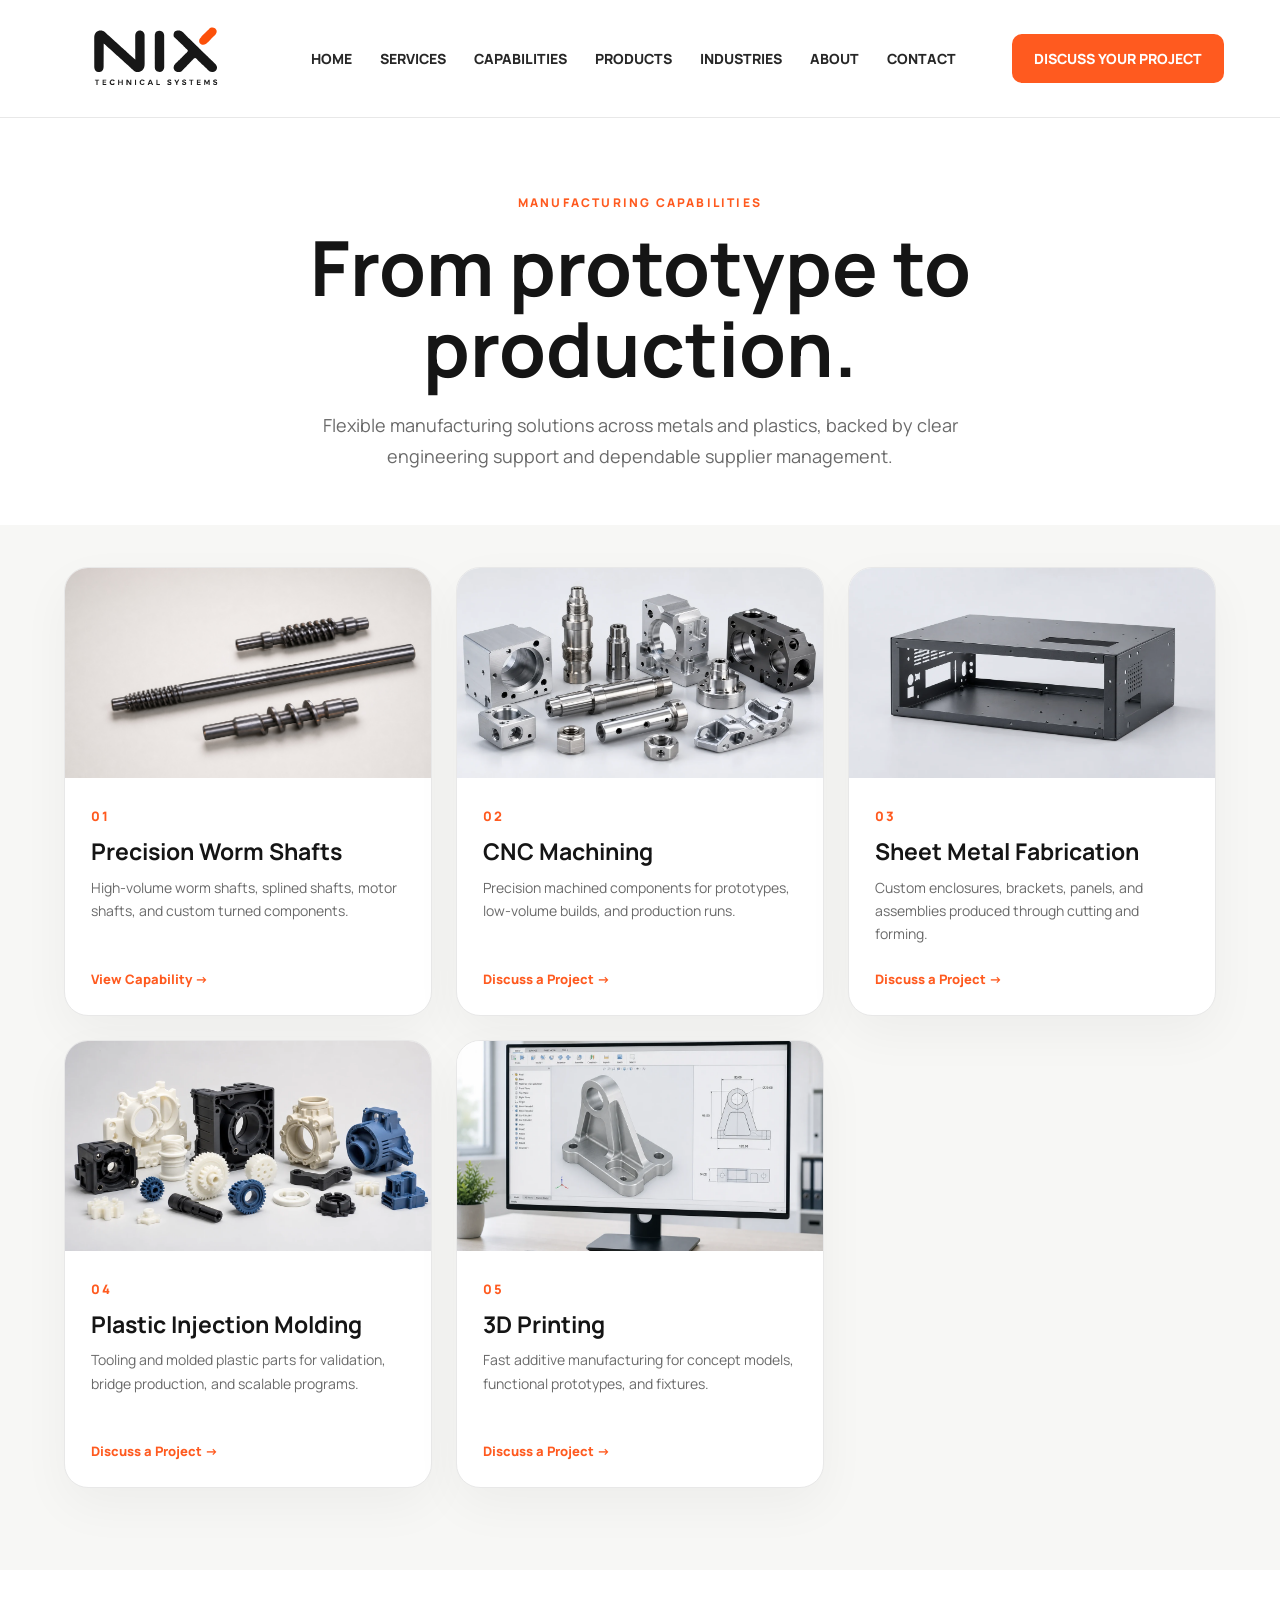
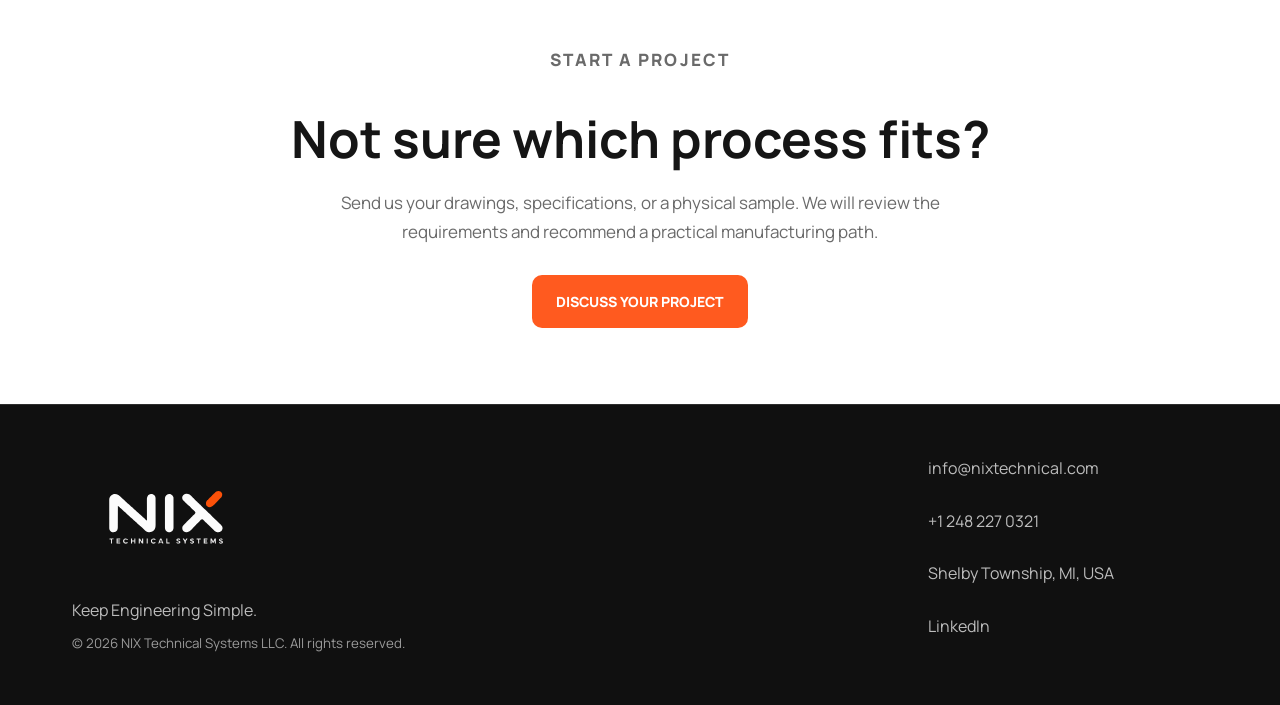
==== commit 250bcbd4: "info@nix" ====
--- a/capabilities.html
+++ b/capabilities.html
@@ -19,7 +19,7 @@
       <a href="products.html">Products</a>
       <a href="index.html#industries">Industries</a>
       <a href="index.html#about">About</a>
-      <a href="mailto:sales@nixtechnical.com">Contact</a>
+      <a href="mailto:info@nixtechnical.com">Contact</a>
     </nav>
     <button class="header-button js-project-dialog" type="button">Discuss Your Project</button>
   </header>
@@ -72,7 +72,7 @@
       <p>Keep Engineering Simple.</p>
       <small>© 2026 NIX Technical Systems LLC. All rights reserved.</small>
     </div>
-    <div class="footer-links"><a href="mailto:sales@nixtechnical.com">sales@nixtechnical.com</a><a href="tel:+12482270321">+1 248 227 0321</a><span>Shelby Township, MI, USA</span><a href="#">LinkedIn</a></div>
+    <div class="footer-links"><a href="mailto:info@nixtechnical.com">info@nixtechnical.com</a><a href="tel:+12482270321">+1 248 227 0321</a><span>Shelby Township, MI, USA</span><a href="#">LinkedIn</a></div>
   </footer>
   <script src="script.js"></script>
 </body>
--- a/style.css
+++ b/style.css
@@ -21,6 +21,7 @@
 .capability-catalog-grid{max-width:1180px;margin:0 auto;display:grid;grid-template-columns:repeat(3,minmax(0,1fr));gap:24px}.capability-catalog-card{min-width:0;border:1px solid var(--line);border-radius:var(--radius);overflow:hidden;background:#fff;box-shadow:0 18px 50px rgba(0,0,0,.045);transition:transform .2s ease,box-shadow .2s ease}.capability-catalog-card:hover,.capability-catalog-card:focus-visible{transform:translateY(-4px);box-shadow:0 24px 70px rgba(0,0,0,.09);outline:none}.capability-catalog-media{height:210px;overflow:hidden;background:#fff}.capability-catalog-media img{width:100%;height:100%;display:block;object-fit:cover}.capability-catalog-copy{padding:26px}.capability-catalog-copy h2{margin:12px 0 10px;font-size:23px;line-height:1.2}.capability-catalog-copy p{min-height:76px;margin:0;color:var(--muted);font-size:14px;line-height:1.65}.capability-catalog-copy .catalog-link{margin-top:18px;font-size:13px}
 .shaft-hero{min-height:650px;padding:76px 72px;color:var(--text);background:#fff;display:grid;grid-template-columns:minmax(0,1.05fr) minmax(420px,.95fr);gap:64px;align-items:center;overflow:hidden}.shaft-hero-copy{max-width:780px}.shaft-hero h1{margin:0;font-size:clamp(48px,5.8vw,84px);font-weight:700;line-height:1.04;letter-spacing:-2px}.shaft-hero h1 span{color:#585858}.shaft-lead{max-width:710px;margin:26px 0 30px;color:var(--muted);font-size:18px;line-height:1.72}.shaft-hero .button.secondary{border-color:#cfcfcf;color:var(--black);background:#fff}.shaft-hero .button.secondary:hover{border-color:var(--black)}.shaft-visual{min-height:410px;position:relative;display:flex;align-items:center}.shaft-visual::before{content:"";position:absolute;inset:5% -20%;background:radial-gradient(circle,rgba(255,90,31,.08),transparent 60%)}.shaft-visual img{width:100%;position:relative;z-index:1;display:block;aspect-ratio:3/2;object-fit:cover;border:1px solid var(--line);border-radius:var(--radius);box-shadow:0 18px 50px rgba(0,0,0,.06)}.shaft-visual-light img{border-color:#dedbd6;box-shadow:0 18px 50px rgba(0,0,0,.06)}
 .shaft-detail-page{background:#fff}.shaft-detail-top{margin:0;max-width:none}.shaft-detail-top .detail-hero{max-width:1280px}.shaft-detail-media{padding:0;overflow:hidden}.shaft-detail-media img{width:100%;height:100%;min-height:440px;max-height:none;object-fit:cover}.shaft-detail-top .detail-copy .eyebrow{font-size:12px;letter-spacing:2.2px}.shaft-detail-top .detail-copy h1{font-size:clamp(40px,4.5vw,64px)}.shaft-detail-top .product-type{color:var(--muted);font-size:clamp(21px,2.2vw,30px)}.shaft-detail-top .detail-note{margin:22px 0 0;font-size:12px;line-height:1.6}.shaft-detail-top .detail-note strong{color:var(--text)}
+.shaft-compact{display:grid;grid-template-columns:.8fr 1.2fr;gap:90px;align-items:start}.process-columns.single-panel{grid-template-columns:1fr}.compact-list-grid{display:grid!important;grid-template-columns:repeat(2,minmax(0,1fr));gap:0 24px}
 .shaft-stats{padding:0 64px 52px;background:var(--soft);display:grid;grid-template-columns:repeat(5,minmax(0,1fr));border-top:1px solid var(--line)}.shaft-stat{padding:30px 22px;border-right:1px solid var(--line);color:var(--text);background:#fff}.shaft-stat:first-child{border-left:1px solid var(--line)}.shaft-stat strong{display:block;color:var(--orange);font-size:clamp(25px,2.5vw,38px);line-height:1}.shaft-stat span{display:block;margin-top:13px;color:var(--text);font-size:12px;line-height:1.5}.shaft-stat em{color:var(--muted);font-style:normal;text-transform:uppercase;letter-spacing:1px;font-size:10px}.shaft-engineering-note{grid-column:1/-1;margin:26px 0 0;color:var(--muted);font-size:12px;line-height:1.65}.shaft-engineering-note strong{color:var(--text)}.shaft-section{padding:92px 64px;background:#fff}.shaft-section-heading{max-width:720px}.shaft-section-heading h2{margin:0;font-size:clamp(36px,4.3vw,60px);line-height:1.08;letter-spacing:-1.2px}.shaft-section-heading>p:not(.eyebrow){margin:20px 0 0;color:var(--muted);font-size:17px;line-height:1.7}.shaft-product-grid{margin-top:48px;display:grid;grid-template-columns:repeat(4,minmax(0,1fr));gap:18px;border:0}.shaft-product-grid article{min-height:160px;padding:26px;border:1px solid var(--line);border-radius:18px;background:#fff;box-shadow:0 14px 38px rgba(0,0,0,.035);display:flex;flex-direction:column;justify-content:space-between}.shaft-product-grid span{color:var(--orange);font-size:11px;font-weight:800;letter-spacing:1.2px}.shaft-product-grid h3{margin:38px 0 0;font-size:20px;line-height:1.3}.shaft-dark{color:var(--text);background:var(--soft);display:grid;grid-template-columns:.8fr 1.2fr;gap:90px}.shaft-dark .shaft-section-heading>p:not(.eyebrow){color:var(--muted)}.process-columns{display:grid;grid-template-columns:1fr 1fr;gap:24px}.process-columns>div{padding:30px;border:1px solid var(--line);border-radius:var(--radius);background:#fff;box-shadow:0 18px 50px rgba(0,0,0,.035)}.process-columns h3{margin:0 0 22px;padding-bottom:14px;border-bottom:1px solid var(--line);font-size:15px;text-transform:uppercase;letter-spacing:1.2px}.process-columns ul{margin:0;padding:0;list-style:none}.process-columns li{padding:11px 0;border-bottom:1px solid var(--line);color:var(--text);font-size:14px}.process-columns li::before{content:"+";margin-right:12px;color:var(--orange)}.process-columns p{color:var(--muted);font-size:12px;line-height:1.65}.shaft-split{display:grid;grid-template-columns:1fr 1fr;gap:100px;background:#fff}.shaft-list,.application-grid{margin:38px 0 0;padding:0;list-style:none}.shaft-list li{padding:17px 0;border-bottom:1px solid var(--line);font-weight:700}.shaft-list li::before{content:"—";color:var(--orange);margin-right:14px}.split-note{color:var(--muted);font-size:13px;line-height:1.65}.application-grid{display:grid;grid-template-columns:1fr 1fr;border-top:1px solid var(--line);border-left:1px solid var(--line)}.application-grid li{min-height:74px;padding:20px;border-right:1px solid var(--line);border-bottom:1px solid var(--line);font-size:14px;font-weight:700}
 @media(max-width:1200px){.service-grid{gap:22px}.service-copy{padding:0 30px}.service-copy p{font-size:18px;line-height:1.55}}
 @media(max-width:1100px){.capabilities-showcase-grid{grid-template-columns:repeat(3,minmax(0,1fr))}}
@@ -28,9 +29,11 @@
 @media(max-width:980px){.capability-catalog-grid{grid-template-columns:repeat(2,minmax(0,1fr))}}
 @media(max-width:980px){.shaft-hero{min-height:auto;padding:62px 22px 48px;grid-template-columns:1fr;gap:36px}.shaft-hero h1{letter-spacing:-1px}.shaft-visual{min-height:300px}.shaft-stats{padding:0 22px 42px;grid-template-columns:repeat(2,1fr)}.shaft-stat:nth-child(odd){border-left:1px solid var(--line)}.shaft-section{padding:64px 22px}.shaft-product-grid{grid-template-columns:repeat(2,1fr)}.shaft-dark{grid-template-columns:1fr;gap:46px}.shaft-split{grid-template-columns:1fr;gap:64px}}
 @media(max-width:980px){.shaft-detail-media img{min-height:0;aspect-ratio:3/2}.shaft-detail-top .detail-copy h1{font-size:clamp(38px,9vw,56px)}}
+@media(max-width:980px){.shaft-compact{grid-template-columns:1fr;gap:46px}}
 @media(max-width:980px){.service-card{min-height:320px;aspect-ratio:16/10}.service-copy{min-height:320px;padding:30px}.service-copy h3{font-size:30px}.service-copy p{font-size:18px}}
 @media(max-width:600px){.how-grid{grid-template-columns:1fr;gap:30px}.how-step{display:grid;grid-template-columns:78px minmax(0,1fr);gap:0 18px;text-align:left;align-items:center}.step-marker{grid-row:1/3;margin:0}.how-step h3{min-height:0;align-self:end}.how-step p{align-self:start}}
 @media(max-width:600px){.project-dialog{padding:30px 22px}.form-row{grid-template-columns:1fr}.capabilities-showcase{padding:48px 22px}.capabilities-showcase-grid{grid-template-columns:1fr}.showcase-card img{aspect-ratio:2/1}.showcase-card h3{margin-top:12px}.showcase-card p{margin-bottom:12px}}
 @media(max-width:600px){.capability-catalog-grid{grid-template-columns:1fr}.capability-catalog-media{height:220px}.capability-catalog-copy p{min-height:0}}
 @media(max-width:600px){.shaft-hero{padding-top:46px}.shaft-hero h1{font-size:42px}.shaft-lead{font-size:16px}.shaft-visual{min-height:220px}.shaft-stats{grid-template-columns:1fr}.shaft-stat,.shaft-stat:first-child,.shaft-stat:nth-child(odd){border-left:1px solid var(--line)}.shaft-product-grid,.process-columns,.application-grid{grid-template-columns:1fr}.shaft-product-grid article{min-height:126px}.application-grid li{min-height:auto}}
+@media(max-width:600px){.compact-list-grid{grid-template-columns:1fr}}
 @media(max-width:420px){.site-header{padding:12px 14px}.logo-img{height:68px}.header-button{padding:10px 12px;font-size:11px}.nav-links{gap:9px 14px;font-size:10px}.product-highlights{grid-template-columns:1fr}}
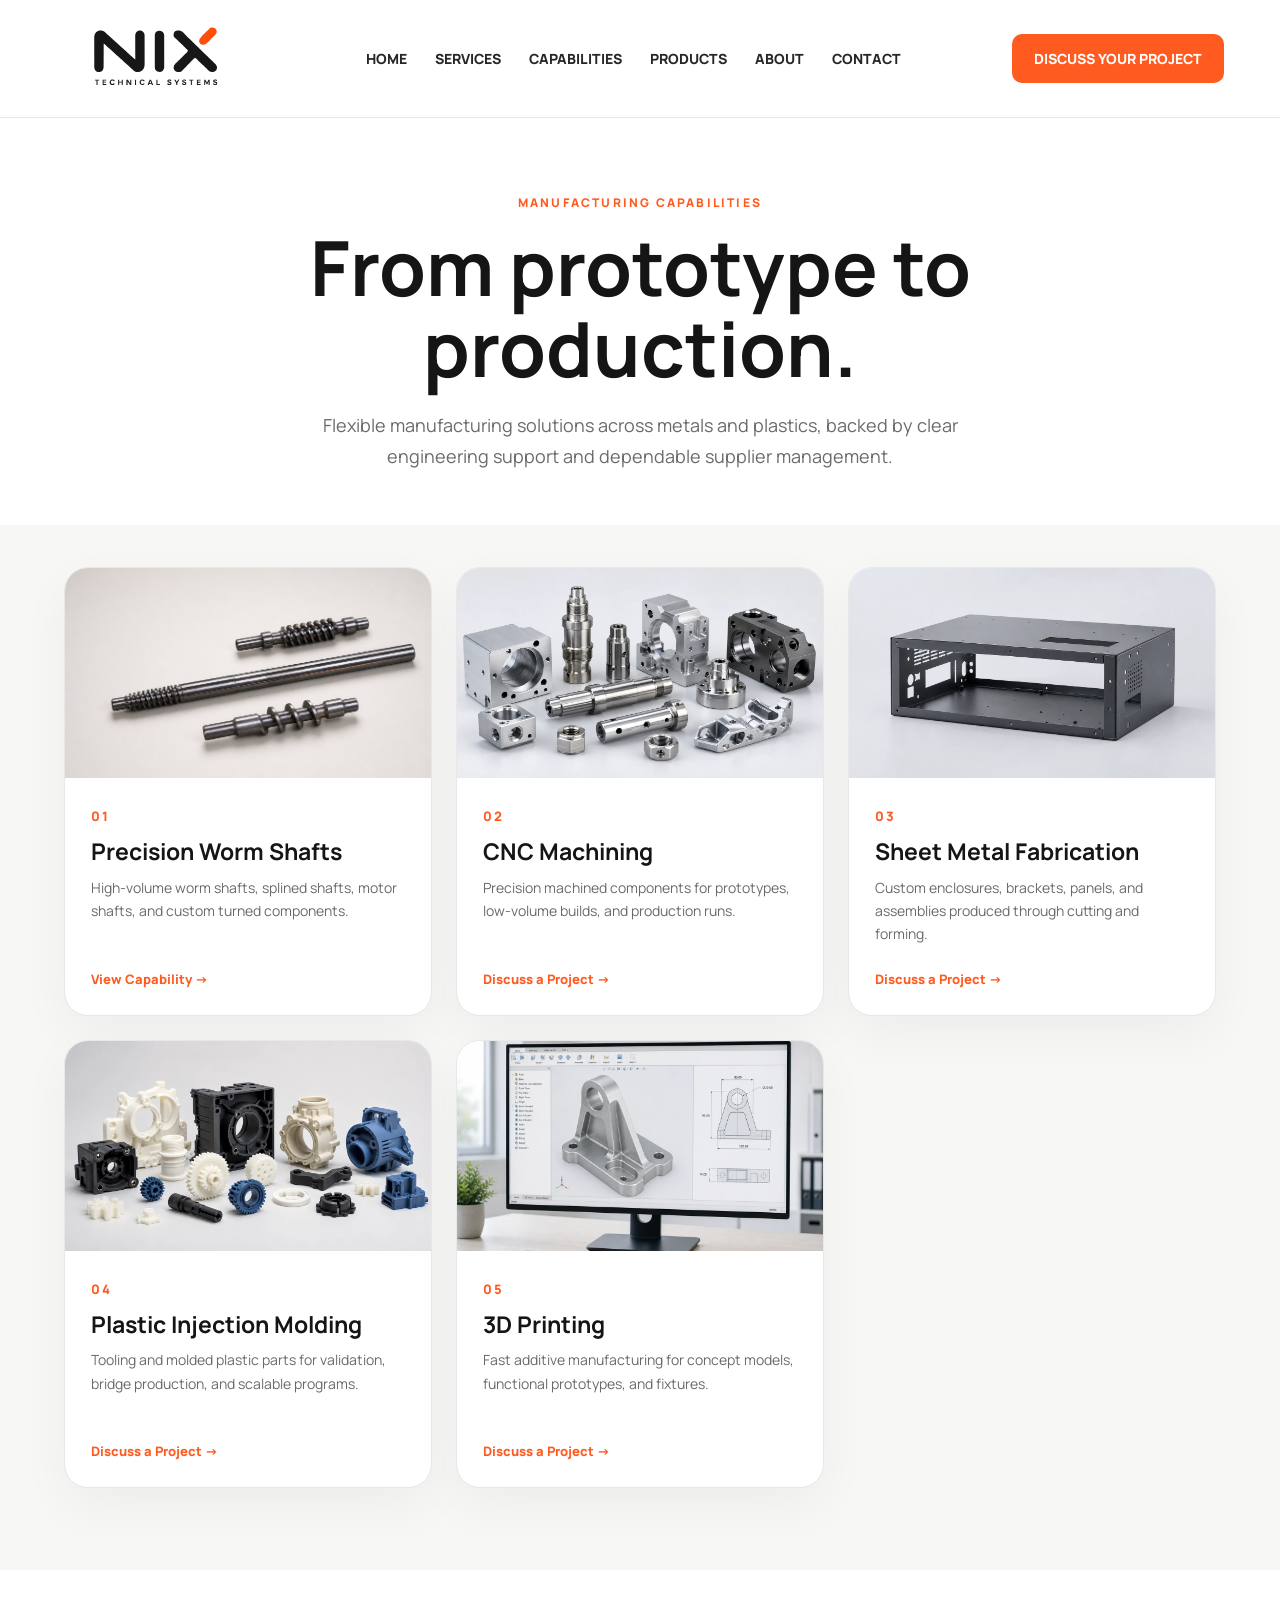
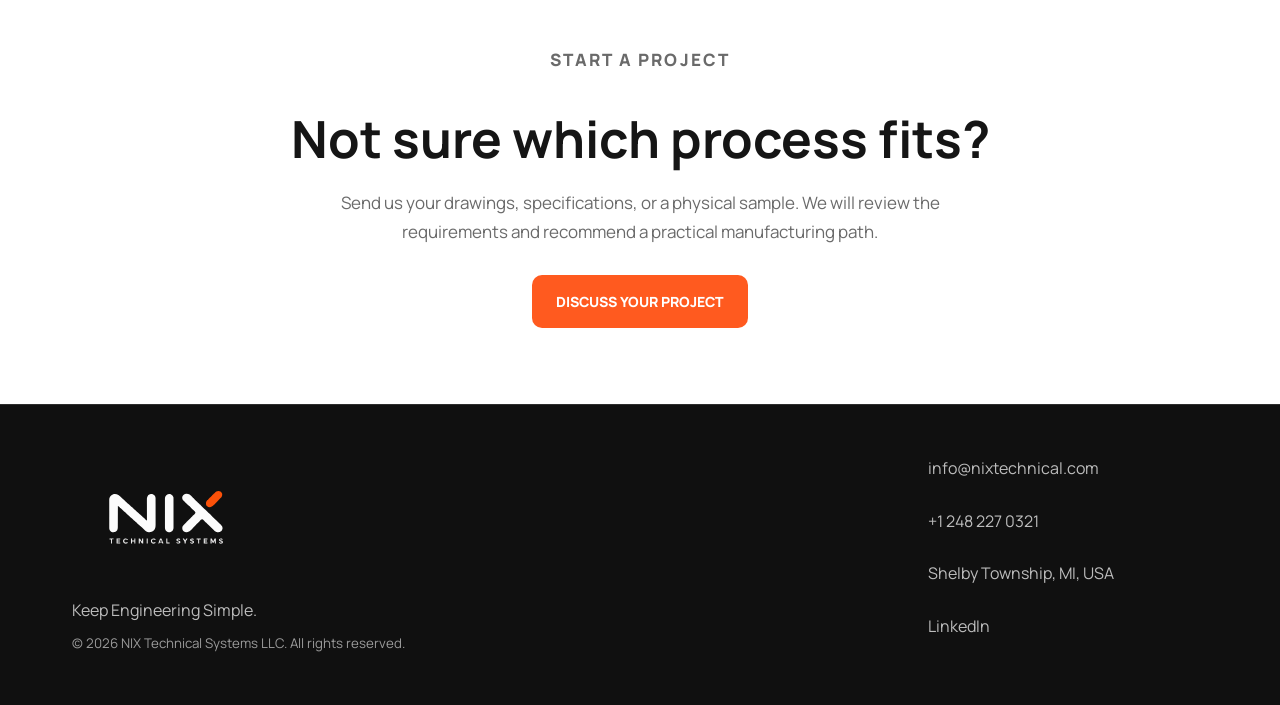
==== commit 8e631cec: "navigator changed" ====
--- a/capabilities.html
+++ b/capabilities.html
@@ -17,9 +17,8 @@
       <a href="index.html#services">Services</a>
       <a href="capabilities.html" aria-current="page">Capabilities</a>
       <a href="products.html">Products</a>
-      <a href="index.html#industries">Industries</a>
       <a href="index.html#about">About</a>
-      <a href="mailto:info@nixtechnical.com">Contact</a>
+      <a href="index.html#contact">Contact</a>
     </nav>
     <button class="header-button js-project-dialog" type="button">Discuss Your Project</button>
   </header>
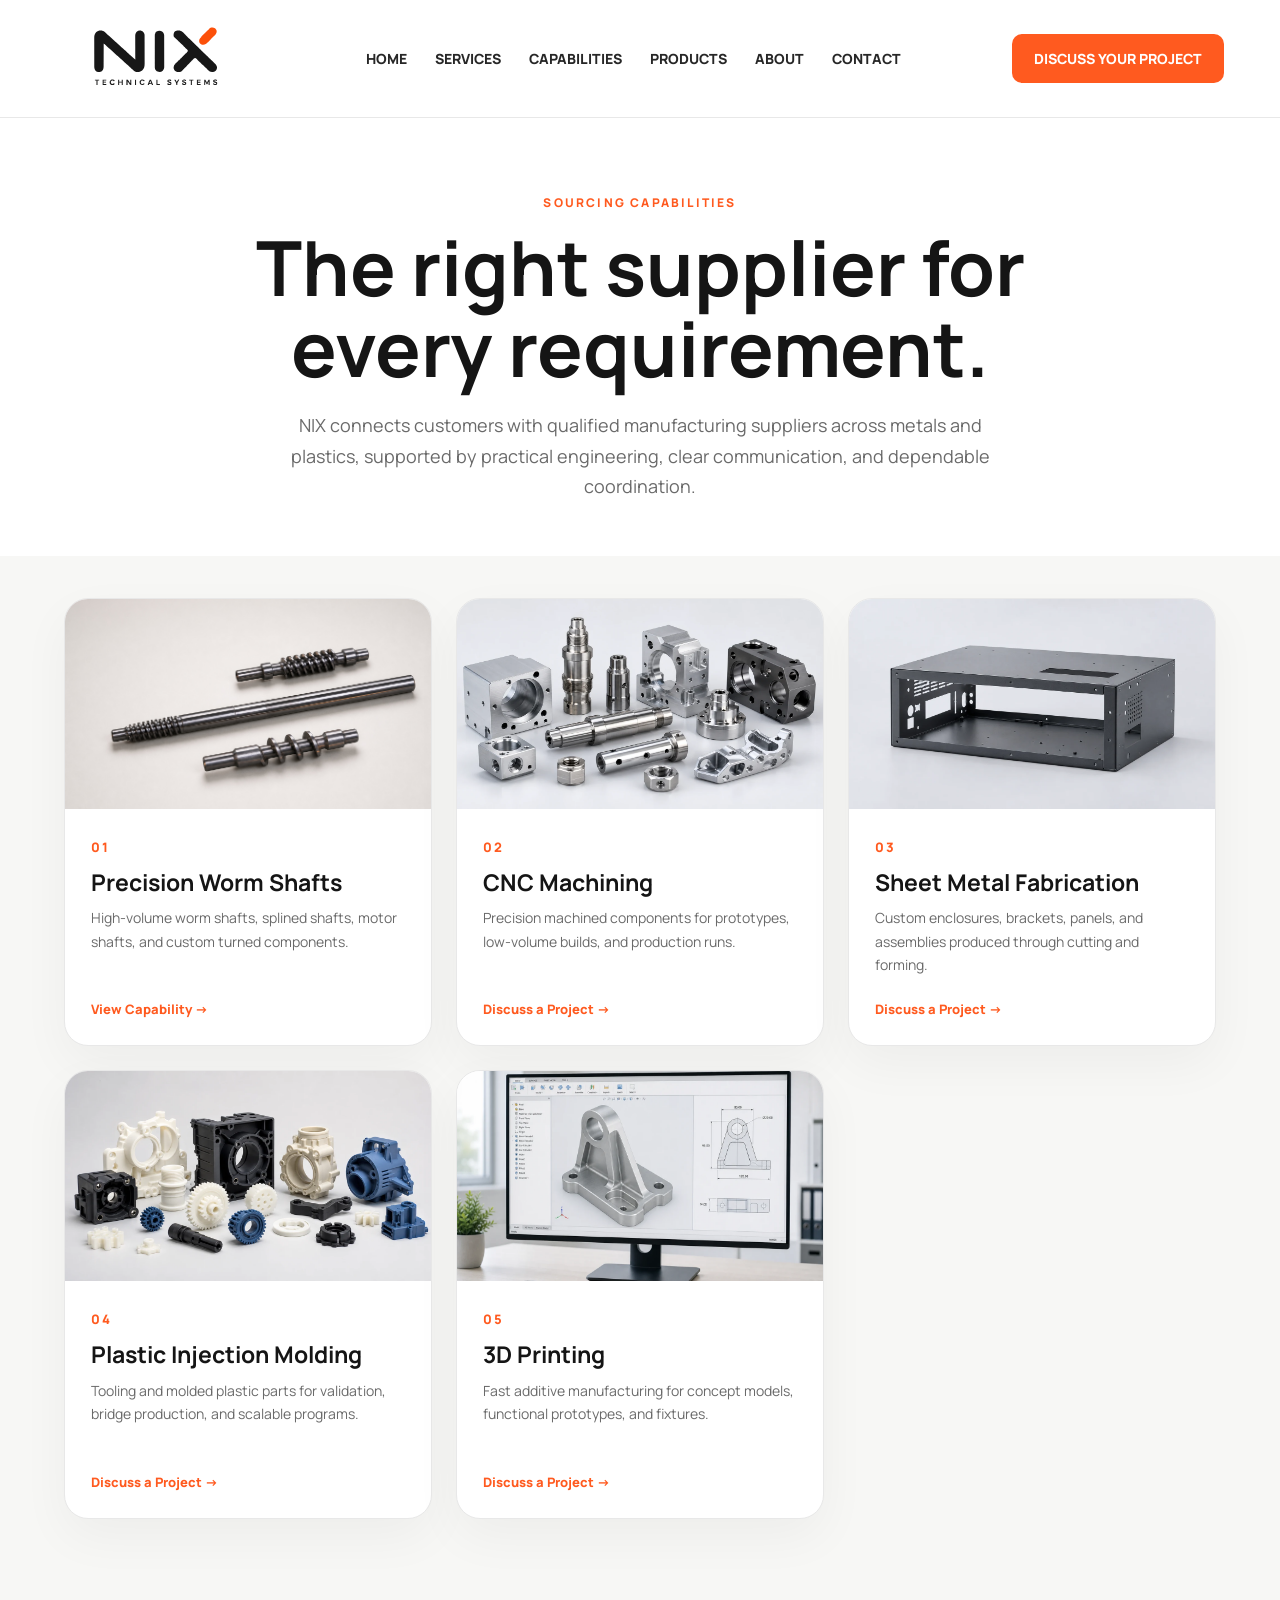
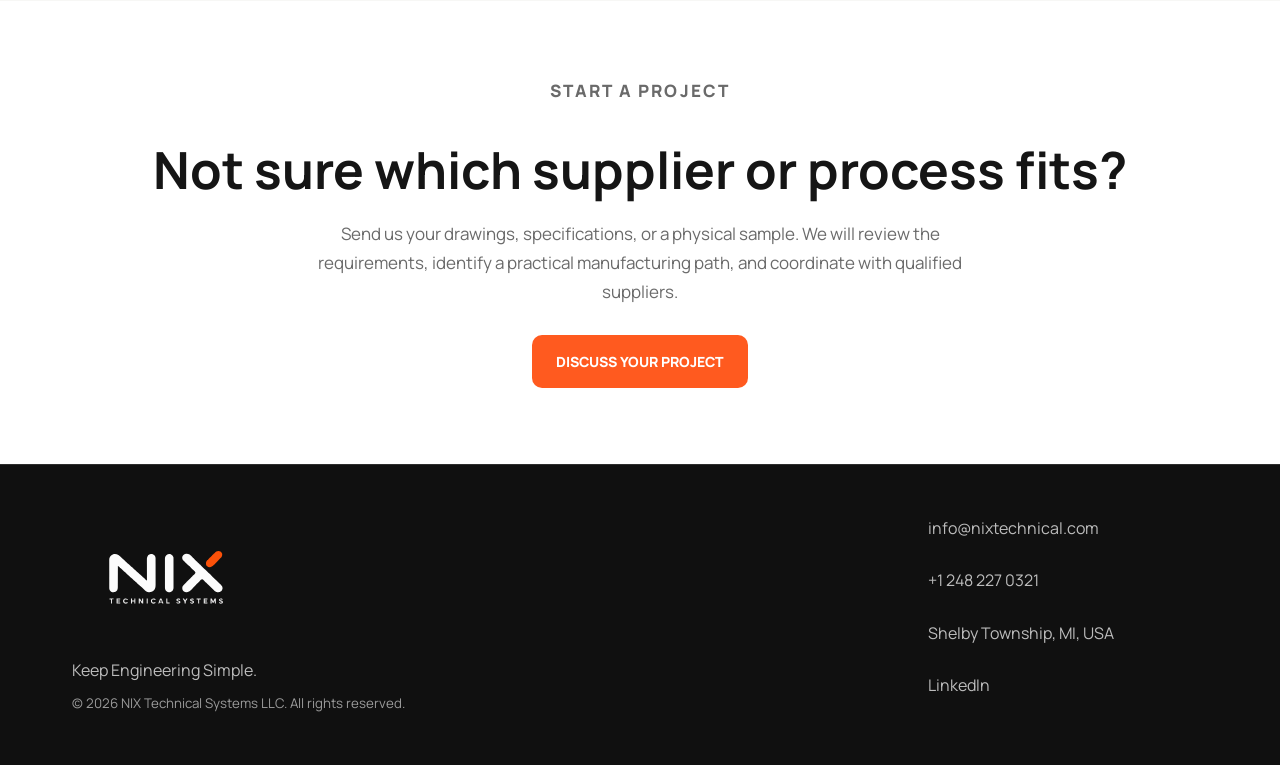
==== commit 3fcc1264: "source" ====
--- a/capabilities.html
+++ b/capabilities.html
@@ -3,8 +3,8 @@
 <head>
   <meta charset="UTF-8" />
   <meta name="viewport" content="width=device-width, initial-scale=1.0" />
-  <title>Manufacturing Capabilities | NIX Technical Systems</title>
-  <meta name="description" content="Explore NIX Technical Systems manufacturing capabilities in CNC machining, sheet metal fabrication, plastic injection molding, and 3D printing." />
+  <title>Sourcing Capabilities | NIX Technical Systems</title>
+  <meta name="description" content="Explore the manufacturing capabilities NIX Technical Systems sources and coordinates through qualified suppliers, including CNC machining, sheet metal fabrication, plastic injection molding, and 3D printing." />
   <link rel="stylesheet" href="style.css?v=capability-cards-20260727" />
 </head>
 <body class="clean-capability-page">
@@ -17,7 +17,7 @@
       <a href="index.html#services">Services</a>
       <a href="capabilities.html" aria-current="page">Capabilities</a>
       <a href="products.html">Products</a>
-      <a href="index.html#about">About</a>
+      <a href="about.html">About</a>
       <a href="index.html#contact">Contact</a>
     </nav>
     <button class="header-button js-project-dialog" type="button">Discuss Your Project</button>
@@ -26,13 +26,13 @@
   <main>
     <section class="capabilities-hero">
       <div class="capabilities-hero-copy">
-        <p class="eyebrow">Manufacturing Capabilities</p>
-        <h1>From prototype to production.</h1>
-        <p class="lead">Flexible manufacturing solutions across metals and plastics, backed by clear engineering support and dependable supplier management.</p>
+        <p class="eyebrow">Sourcing Capabilities</p>
+        <h1>The right supplier for every requirement.</h1>
+        <p class="lead">NIX connects customers with qualified manufacturing suppliers across metals and plastics, supported by practical engineering, clear communication, and dependable coordination.</p>
       </div>
     </section>
 
-    <section class="capabilities-section" aria-label="Manufacturing processes">
+    <section class="capabilities-section" aria-label="Sourced manufacturing capabilities">
       <div class="capability-catalog-grid">
         <a class="capability-catalog-card" href="worm-shafts.html">
           <div class="capability-catalog-media"><img src="images/worm-shafts-hero-light-v2.jpg" alt="Precision worm shaft components"></div>
@@ -59,8 +59,8 @@
 
     <section class="capabilities-cta">
       <p class="eyebrow">Start a Project</p>
-      <h2>Not sure which process fits?</h2>
-      <p>Send us your drawings, specifications, or a physical sample. We will review the requirements and recommend a practical manufacturing path.</p>
+      <h2>Not sure which supplier or process fits?</h2>
+      <p>Send us your drawings, specifications, or a physical sample. We will review the requirements, identify a practical manufacturing path, and coordinate with qualified suppliers.</p>
       <button class="button primary js-project-dialog" type="button">Discuss Your Project</button>
     </section>
   </main>
--- a/style.css
+++ b/style.css
@@ -3,13 +3,13 @@
 *{box-sizing:border-box}html{scroll-behavior:smooth;overflow-x:hidden}body{margin:0;max-width:100%;overflow-x:hidden;font-family:"Manrope",system-ui,-apple-system,BlinkMacSystemFont,sans-serif;color:var(--text);background:#fff}a{color:inherit;text-decoration:none}img{max-width:100%}
 .site-header{height:118px;padding:0 56px;border-bottom:1px solid var(--line);background:rgba(255,255,255,.9);backdrop-filter:blur(18px);position:sticky;top:0;z-index:10;display:flex;align-items:center;justify-content:space-between}.logo-img{height:132px;width:auto;display:block}
 .nav-links{display:flex;gap:28px;font-size:14px;font-weight:800;text-transform:uppercase}.nav-links a{opacity:.9;color:var(--black)}.nav-links a:hover{color:var(--orange)}.header-button{border:0;background:var(--orange);color:#fff;padding:15px 22px;border-radius:10px;font:inherit;font-size:14px;font-weight:800;text-transform:uppercase;cursor:pointer}
-.hero{min-height:620px;padding:52px 72px;color:#fff;background:radial-gradient(circle at 73% 40%,rgba(255,255,255,.16),transparent 30%),linear-gradient(120deg,#050505 0%,#171717 55%,#0d0d0d 100%);display:grid;grid-template-columns:1fr 1.05fr;align-items:center;gap:40px;overflow:hidden}
-.eyebrow{color:var(--orange);font-weight:800;text-transform:uppercase;letter-spacing:2.2px;font-size:12px;margin:0 0 16px}.hero h1{margin:0;max-width:760px;font-size:clamp(46px,5.4vw,82px);font-weight:700;line-height:1.08;letter-spacing:0;text-wrap:balance}.hero h1 span{color:inherit}.hero-text{max-width:640px;margin:24px 0 28px;color:rgba(255,255,255,.78);font-size:20px;line-height:1.7}.hero-text p{margin:0}.hero-text strong{color:#fff}.hero-actions{display:flex;gap:18px;flex-wrap:wrap;align-items:center}.button{border:0;border-radius:10px;padding:17px 24px;font:inherit;font-weight:800;font-size:14px;display:inline-flex;align-items:center;text-transform:uppercase;cursor:pointer}.button.primary{background:var(--orange);color:#fff}.button.secondary{border:1px solid rgba(255,255,255,.42);color:#fff}.button.dark{background:var(--black);color:#fff}
-.hero-visual{min-height:430px;display:flex;align-items:center;justify-content:center}.hero-visual-grid{width:min(640px,100%);display:grid;grid-template-columns:repeat(2,minmax(0,1fr));gap:10px}.hero-visual-grid img{width:100%;height:205px;object-fit:cover;display:block;border-radius:12px;box-shadow:0 18px 50px rgba(0,0,0,.32)}
+.hero{min-height:520px;padding:36px 72px;color:#fff;background:radial-gradient(circle at 73% 40%,rgba(255,255,255,.12),transparent 30%),linear-gradient(120deg,#050505 0%,#171717 55%,#0d0d0d 100%);display:grid;grid-template-columns:1fr 1.05fr;align-items:center;gap:40px;overflow:hidden}
+.eyebrow{color:var(--orange);font-weight:800;text-transform:uppercase;letter-spacing:2.2px;font-size:12px;margin:0 0 16px}.hero h1{margin:0;max-width:760px;font-size:clamp(46px,5.4vw,82px);font-weight:700;line-height:1.08;letter-spacing:0;text-wrap:balance}.hero h1 span{color:var(--orange)}.hero-text{max-width:640px;margin:24px 0 28px;color:rgba(255,255,255,.78);font-size:20px;line-height:1.7}.hero-text p{margin:0}.hero-text strong{color:#fff}.hero-actions{display:flex;gap:18px;flex-wrap:wrap;align-items:center}.button{border:0;border-radius:10px;padding:17px 24px;font:inherit;font-weight:800;font-size:14px;display:inline-flex;align-items:center;text-transform:uppercase;cursor:pointer}.button.primary{background:var(--orange);color:#fff}.button.secondary{border:1px solid rgba(255,255,255,.42);color:#fff}.button.dark{background:var(--black);color:#fff}
+.hero-visual{min-height:360px;display:flex;align-items:center;justify-content:center}.hero-visual-grid{width:min(640px,100%);display:grid;grid-template-columns:repeat(2,minmax(0,1fr));gap:10px}.hero-visual-grid img{width:100%;height:205px;object-fit:cover;display:block;border-radius:12px;box-shadow:0 18px 50px rgba(0,0,0,.32)}.hero-visual-single{width:min(720px,100%);filter:drop-shadow(0 22px 42px rgba(0,0,0,.28))}.hero-visual-single img{width:100%;aspect-ratio:16/9;object-fit:cover;display:block;border-radius:12px;-webkit-mask-image:radial-gradient(ellipse 76% 82% at center,#000 70%,transparent 100%);mask-image:radial-gradient(ellipse 76% 82% at center,#000 70%,transparent 100%)}
 .section{padding:64px 64px}.section-heading{max-width:820px;margin:0 auto 34px;text-align:center}.section-heading .eyebrow{font-size:34px;letter-spacing:1px;margin-bottom:14px}.section-heading h2{margin:0;font-size:clamp(26px,2.4vw,30px);line-height:1.2;letter-spacing:0}.section-heading p:not(.eyebrow){color:var(--muted);font-size:15px;line-height:1.65}
 .service-grid,.product-grid{max-width:1180px;margin:0 auto;display:grid;grid-template-columns:repeat(3,1fr);gap:22px}.service-grid{max-width:none;gap:34px}.service-card,.product-card,.how-step,.spec-item{min-width:0}.service-card{min-height:360px;aspect-ratio:1.12/1;border-radius:26px;overflow:hidden;position:relative;background:#1b242c;box-shadow:0 18px 50px rgba(0,0,0,.08)}.service-card::after{content:"";position:absolute;inset:0;background:linear-gradient(90deg,rgba(21,30,39,.78) 0%,rgba(21,30,39,.54) 44%,rgba(21,30,39,.3) 100%)}.service-card img{width:100%;height:100%;position:absolute;inset:0;object-fit:cover;display:block}.service-copy{position:relative;z-index:1;height:100%;min-height:360px;padding:0 38px;display:flex;flex-direction:column;justify-content:center;color:#fff}.service-copy h3{margin:0 0 22px;font-size:clamp(28px,2.1vw,40px);line-height:1.12;letter-spacing:0}.service-copy p{max-width:470px;margin:0;color:rgba(255,255,255,.88);font-size:21px;line-height:1.62}.product-copy h3{margin:0 0 12px;font-size:24px;letter-spacing:0}.product-copy p{margin:0;color:var(--muted);line-height:1.7}
 .services-section,.products-section{background:var(--soft)}.product-card{border:1px solid var(--line);border-radius:var(--radius);overflow:hidden;background:#fff;box-shadow:0 18px 50px rgba(0,0,0,.045);cursor:pointer;transition:transform .2s ease,box-shadow .2s ease}.product-card:hover,.product-card:focus-visible{transform:translateY(-4px);box-shadow:0 24px 70px rgba(0,0,0,.09);outline:none}.product-img{width:100%;height:245px;object-fit:contain;display:block;background:#fff}.product-copy{padding:28px}.product-link{display:inline-block;margin-top:20px;color:var(--orange);font-weight:800}
-.how-section{padding:72px 56px 80px;text-align:center;color:var(--text);background:#fff}.how-section>.eyebrow{font-size:34px;letter-spacing:1px;margin-bottom:14px}.how-section h2{max-width:1180px;margin:0 auto;font-size:clamp(28px,2.5vw,38px);line-height:1.2}.how-grid{max-width:1320px;margin:48px auto 0;padding:0;list-style:none;display:grid;grid-template-columns:repeat(6,minmax(0,1fr));gap:24px;counter-reset:how-step;position:relative}.how-grid::before{content:"";position:absolute;top:39px;left:8.33%;right:8.33%;border-top:2px dotted #d6d6d6}.how-step{counter-increment:how-step;position:relative;padding:0 5px}.step-marker{width:78px;height:78px;margin:0 auto 22px;border:1px solid var(--line);border-radius:50%;background:var(--soft);box-shadow:0 14px 34px rgba(0,0,0,.06);display:grid;place-items:center;position:relative;z-index:1}.step-marker::after{content:counter(how-step);width:24px;height:24px;border:3px solid #fff;border-radius:50%;background:var(--orange);color:#fff;display:grid;place-items:center;position:absolute;top:-5px;left:-5px;font-size:11px;font-weight:800}.step-icon{width:32px;height:32px;color:var(--black);display:grid;place-items:center;position:relative;font-size:29px;font-weight:600;line-height:1}.icon-review::before{content:"";width:16px;height:16px;border:2px solid currentColor;border-radius:50%;position:absolute;top:3px;left:3px}.icon-review::after{content:"";width:12px;height:2px;border-radius:2px;background:currentColor;position:absolute;top:21px;left:18px;transform:rotate(45deg);transform-origin:left center}.icon-match{font-size:30px}.icon-quote{width:30px;height:30px;border:2px solid currentColor;border-radius:50%;font-size:18px;font-weight:800}.icon-sample{font-size:36px;transform:translateY(-2px)}.icon-production{font-size:31px}.icon-delivery::before{content:"";width:20px;height:12px;border:2px solid currentColor;border-radius:2px;position:absolute;top:7px;left:2px}.icon-delivery::after{content:"";width:5px;height:5px;border:2px solid currentColor;border-radius:50%;background:var(--soft);position:absolute;top:20px;left:5px;box-shadow:15px 0 0 -2px var(--soft),15px 0 0 0 currentColor}.how-step h3{min-height:44px;margin:0 0 10px;font-size:16px;line-height:1.35}.how-step p{margin:0;color:var(--muted);font-size:13px;line-height:1.65}
+.how-section{padding:72px 56px 80px;text-align:center;color:var(--text);background:#fff}.engineering-process{background:var(--soft)}.sourcing-process{border-top:1px solid var(--line)}.how-section>.eyebrow{font-size:34px;letter-spacing:1px;margin-bottom:14px}.how-section h2{max-width:1180px;margin:0 auto;font-size:clamp(28px,2.5vw,38px);line-height:1.2}.how-grid{max-width:1080px;margin:48px auto 0;padding:0;list-style:none;display:grid;grid-template-columns:repeat(4,minmax(0,1fr));gap:32px;counter-reset:how-step;position:relative}.how-grid::before{content:"";position:absolute;top:39px;left:12.5%;right:12.5%;border-top:2px dotted #d6d6d6}.how-step{counter-increment:how-step;position:relative;padding:0 8px}.step-marker{width:78px;height:78px;margin:0 auto 22px;border:2px solid var(--orange);border-radius:50%;background:#fff;box-shadow:0 14px 34px rgba(0,0,0,.06);display:grid;place-items:center;position:relative;z-index:1}.step-marker::after{content:counter(how-step);color:var(--orange);font-size:27px;font-weight:800;line-height:1}.step-icon{display:none}.how-step h3{min-height:44px;margin:0 0 10px;font-size:16px;line-height:1.35}.how-step p{margin:0;color:var(--muted);font-size:13px;line-height:1.65}
 .product-detail{background:var(--soft);padding:70px 64px}.detail-hero{max-width:1180px;margin:0 auto;display:grid;grid-template-columns:.95fr 1.05fr;gap:52px;align-items:center}.detail-media{border:1px solid var(--line);border-radius:var(--radius);background:#fff;padding:36px;box-shadow:0 18px 50px rgba(0,0,0,.045)}.detail-media img{width:100%;max-height:520px;object-fit:contain;display:block}.detail-copy .eyebrow{font-size:20px;letter-spacing:1.2px}.detail-copy h1{margin:0;font-size:clamp(42px,5vw,70px);line-height:1.02}.product-model,.product-type{display:block}.product-type{margin-top:10px;font-size:clamp(22px,2.4vw,34px);line-height:1.15}.detail-copy p{color:var(--muted);font-size:18px;line-height:1.75}.product-price{display:flex;align-items:baseline;gap:14px;margin-top:22px}.product-price-label{color:var(--muted);font-size:13px;font-weight:800;letter-spacing:1px;text-transform:uppercase}.product-price strong{color:var(--black);font-size:clamp(32px,3.5vw,46px);line-height:1}.product-highlights{display:grid;grid-template-columns:repeat(2,minmax(0,1fr));gap:12px 24px;margin:24px 0 0;padding:0;list-style:none}.product-highlights li{position:relative;padding-left:25px;color:var(--text);font-size:16px;font-weight:700;line-height:1.45}.product-highlights li::before{content:"✓";position:absolute;left:0;color:var(--orange);font-weight:900}.detail-actions{display:flex;gap:14px;flex-wrap:wrap;margin-top:28px}.detail-section{max-width:1180px;margin:48px auto 0}.detail-section h2{margin:0 0 22px;font-size:34px}.spec-grid{display:grid;grid-template-columns:repeat(3,1fr);gap:16px}.spec-item{min-height:112px;border:1px solid var(--line);border-radius:14px;background:#fff;padding:20px;box-shadow:0 18px 50px rgba(0,0,0,.035)}.spec-item dt{color:var(--muted);font-size:12px;font-weight:800;text-transform:uppercase;letter-spacing:.8px}.spec-item dd{margin:10px 0 0;font-weight:800;line-height:1.35}.detail-note{margin-top:28px;color:var(--muted);line-height:1.7}
 .footer{padding:52px 72px;border-top:1px solid rgba(255,255,255,.12);background:var(--black);color:#fff;display:flex;justify-content:space-between;gap:40px}.footer-logo{height:124px;width:auto;display:block}.footer p{margin:18px 0 10px;color:rgba(255,255,255,.72)}.footer small{color:rgba(255,255,255,.58)}.footer-links{display:grid;gap:14px;min-width:280px;color:rgba(255,255,255,.72)}.footer-links a:hover{color:var(--orange)}
 .reveal{opacity:0;transform:translateY(18px);transition:opacity .55s ease,transform .55s ease}.reveal.show{opacity:1;transform:translateY(0)}
@@ -37,3 +37,31 @@
 @media(max-width:600px){.shaft-hero{padding-top:46px}.shaft-hero h1{font-size:42px}.shaft-lead{font-size:16px}.shaft-visual{min-height:220px}.shaft-stats{grid-template-columns:1fr}.shaft-stat,.shaft-stat:first-child,.shaft-stat:nth-child(odd){border-left:1px solid var(--line)}.shaft-product-grid,.process-columns,.application-grid{grid-template-columns:1fr}.shaft-product-grid article{min-height:126px}.application-grid li{min-height:auto}}
 @media(max-width:600px){.compact-list-grid{grid-template-columns:1fr}}
 @media(max-width:420px){.site-header{padding:12px 14px}.logo-img{height:68px}.header-button{padding:10px 12px;font-size:11px}.nav-links{gap:9px 14px;font-size:10px}.product-highlights{grid-template-columns:1fr}}
+
+/* About page */
+.about-hero{padding:76px 64px 48px;text-align:center;background:var(--soft);color:var(--text)}.about-hero-copy{max-width:900px;margin:0 auto}.about-hero h1{margin:0;font-size:clamp(46px,6vw,76px);font-weight:700;line-height:1.06}.about-lead{max-width:760px;margin:22px auto 0;color:var(--muted);font-size:18px;line-height:1.7}.about-intro{padding:96px 72px;display:grid;grid-template-columns:minmax(280px,.8fr) minmax(0,1.2fr);gap:100px;max-width:1320px;margin:0 auto}.about-section-heading h2{margin:0;font-size:clamp(34px,4vw,54px);line-height:1.12;letter-spacing:-1px}.about-story{border-left:1px solid var(--line);padding-left:56px}.about-story p{margin:0 0 22px;color:var(--muted);font-size:18px;line-height:1.8}.about-story p:first-child{color:var(--text);font-size:21px}.about-services{padding:92px 72px;background:var(--soft)}.about-services>.about-section-heading{max-width:820px;margin:0 auto 48px;text-align:center}.about-service-list{max-width:1180px;margin:0 auto;padding:0;list-style:none;display:grid;grid-template-columns:repeat(2,minmax(0,1fr));gap:14px}.about-service-list li{min-height:86px;padding:24px 28px;border:1px solid var(--line);border-radius:14px;background:#fff;display:flex;align-items:center;gap:22px;font-size:16px;font-weight:800;box-shadow:0 12px 34px rgba(0,0,0,.025)}.about-service-list span{color:var(--orange);font-size:12px;letter-spacing:1px}.about-cta{padding:92px 64px;text-align:center;background:#fff}.about-cta h2{margin:0;font-size:clamp(42px,5vw,68px);line-height:1.05}.about-cta>p:not(.eyebrow){max-width:780px;margin:24px auto 30px;color:var(--muted);font-size:17px;line-height:1.75}
+@media(max-width:980px){.about-hero{padding:58px 22px 38px}.about-intro{padding:70px 22px;grid-template-columns:1fr;gap:38px}.about-story{padding:0;border-left:0}.about-services,.about-cta{padding:64px 22px}}
+@media(max-width:600px){.about-service-list{grid-template-columns:1fr}.about-service-list li{min-height:76px;padding:20px}.about-story p{font-size:16px}.about-story p:first-child{font-size:18px}}
+
+/* Parallel engineering and sourcing flows */
+.process-comparison{padding:72px 56px 80px;background:var(--soft);display:grid;grid-template-columns:repeat(2,minmax(0,1fr));gap:28px}.process-comparison .how-section{min-width:0;padding:46px 34px 50px;border:1px solid var(--line);border-radius:24px;background:#fff;box-shadow:0 18px 50px rgba(0,0,0,.04)}.process-comparison .sourcing-process{border-top:1px solid var(--line)}.process-comparison .how-section>.eyebrow{font-size:27px}.process-comparison .how-section h2{max-width:520px;min-height:70px;font-size:clamp(22px,2vw,30px)}.process-comparison .how-grid{max-width:560px;margin-top:38px;grid-template-columns:repeat(2,minmax(0,1fr));gap:50px 54px}.process-comparison .how-grid::before{display:none}.process-comparison .how-step{padding:0 8px}.process-comparison .how-step::after{content:"→";position:absolute;top:22px;right:-36px;color:#c6c6c6;font-size:28px;font-weight:400;line-height:1}.process-comparison .how-step:nth-child(2)::after{content:"↙";top:auto;right:auto;bottom:-43px;left:50%;transform:translateX(-50%);color:var(--orange)}.process-comparison .how-step:nth-child(3)::after{content:"→"}.process-comparison .how-step:nth-child(4)::after{display:none}.process-comparison .how-step h3{min-height:0}.process-comparison .how-step p{max-width:230px;margin:0 auto}
+@media(max-width:1100px){.process-comparison{padding:58px 22px;grid-template-columns:1fr;gap:24px}.process-comparison .how-section h2{min-height:0}.process-comparison .how-grid{max-width:620px}}
+@media(max-width:600px){.process-comparison{padding:42px 14px}.process-comparison .how-section{padding:40px 20px}.process-comparison .how-section>.eyebrow{font-size:23px}.process-comparison .how-grid{grid-template-columns:1fr;gap:32px}.process-comparison .how-step{display:grid;grid-template-columns:78px minmax(0,1fr);gap:0 18px;text-align:left;align-items:center}.process-comparison .how-step::after{content:"↓";top:auto;right:auto;bottom:-28px;left:31px;color:#c6c6c6;font-size:22px}.process-comparison .how-step:nth-child(2)::after,.process-comparison .how-step:nth-child(3)::after{content:"↓";top:auto;right:auto;bottom:-28px;left:31px;transform:none;color:#c6c6c6}.process-comparison .how-step:nth-child(4)::after{display:none}.process-comparison .how-step p{max-width:none;margin:0}.process-comparison .step-marker{grid-row:1/3;margin:0}}
+
+@media(min-width:601px){.process-comparison .how-step:nth-child(2)::after{display:none}}
+
+/* Homepage refinement */
+.home-page .site-header{box-shadow:0 8px 30px rgba(0,0,0,.045)}
+.home-page .nav-links a{position:relative;padding:10px 0}.home-page .nav-links a::after{content:"";height:2px;position:absolute;left:0;right:100%;bottom:4px;background:var(--orange);transition:right .22s ease}.home-page .nav-links a:hover::after,.home-page .nav-links a:focus-visible::after{right:0}
+.home-page .header-button,.home-page .button.primary{box-shadow:0 12px 28px rgba(255,90,31,.25);transition:transform .2s ease,box-shadow .2s ease}.home-page .header-button:hover,.home-page .button.primary:hover{transform:translateY(-2px);box-shadow:0 16px 34px rgba(255,90,31,.34)}
+.home-page .hero{position:relative;border-bottom:1px solid rgba(255,255,255,.08)}.home-page .hero::before{content:"";width:340px;height:340px;border:1px solid rgba(255,255,255,.045);border-radius:50%;position:absolute;left:-180px;bottom:-220px;box-shadow:0 0 0 58px rgba(255,255,255,.018)}.home-page .hero-copy{position:relative;z-index:1}.home-page .hero .eyebrow{display:inline-flex;align-items:center;gap:10px}.home-page .hero .eyebrow::before{content:"";width:28px;height:2px;background:var(--orange)}.home-page .hero-text{margin-top:20px}.home-page .hero-visual-single{position:relative}.home-page .hero-visual-single::after{content:"";position:absolute;inset:10% -4% -7% 9%;z-index:-1;background:radial-gradient(ellipse at center,rgba(255,90,31,.13),transparent 68%);filter:blur(18px)}
+.home-page .section-heading{margin-bottom:46px}.home-page .section-heading .eyebrow{font-size:13px;letter-spacing:2.4px}.home-page .section-heading h2{font-size:clamp(31px,3vw,44px);letter-spacing:-.8px}.home-page .section-heading p:not(.eyebrow){max-width:680px;margin:16px auto 0;font-size:16px}
+.home-page .services-section{padding-top:78px;padding-bottom:86px}.home-page .service-grid{max-width:1380px;margin:0 auto;gap:22px}.home-page .service-card{aspect-ratio:auto;min-height:390px;border:1px solid rgba(255,255,255,.1);border-radius:20px;box-shadow:0 20px 55px rgba(0,0,0,.1);transition:transform .25s ease,box-shadow .25s ease}.home-page .service-card:hover{transform:translateY(-6px);box-shadow:0 28px 75px rgba(0,0,0,.16)}.home-page .service-card::after{background:linear-gradient(180deg,rgba(8,13,17,.08) 15%,rgba(8,13,17,.9) 100%)}.home-page .service-card img{transition:transform .45s ease}.home-page .service-card:hover img{transform:scale(1.035)}.home-page .service-copy{min-height:390px;justify-content:flex-end;padding:42px 34px}.home-page .service-copy h3{margin-bottom:12px;font-size:clamp(25px,2vw,34px)}.home-page .service-copy p{font-size:16px;line-height:1.65}
+.home-page .capabilities-showcase{padding:82px 40px 76px;background:#fff}.home-page .capabilities-showcase-grid{gap:16px}.home-page .showcase-card{height:100%;padding:10px 10px 24px;border:1px solid var(--line);border-radius:16px;background:#fff;box-shadow:0 12px 34px rgba(0,0,0,.035);overflow:hidden;transition:transform .22s ease,border-color .22s ease,box-shadow .22s ease}.home-page .showcase-card:hover{transform:translateY(-5px);border-color:rgba(255,90,31,.42);box-shadow:0 22px 52px rgba(0,0,0,.08)}.home-page .showcase-card img{border-radius:10px;transition:transform .4s ease}.home-page .showcase-card:hover img{transform:scale(1.025)}.home-page .showcase-card h3{margin:20px 10px 8px;font-size:17px}.home-page .showcase-card p{margin:0 10px;line-height:1.65}.home-page .showcase-action{margin-top:42px}.home-page .button.outline{border-color:var(--black);border-radius:10px;color:var(--black);transition:background .2s ease,color .2s ease,transform .2s ease}.home-page .button.outline:hover{background:var(--black);color:#fff;transform:translateY(-2px)}
+.home-page .process-comparison{padding-top:84px;padding-bottom:88px;background:linear-gradient(180deg,#f7f7f5 0%,#f2f2ef 100%)}.home-page .process-comparison .how-section{position:relative;overflow:hidden;border-radius:20px;box-shadow:0 18px 48px rgba(0,0,0,.045)}.home-page .process-comparison .how-section::before{content:"";width:110px;height:4px;position:absolute;top:0;left:50%;transform:translateX(-50%);border-radius:0 0 8px 8px;background:var(--orange)}.home-page .process-comparison .how-section>.eyebrow{font-size:24px;letter-spacing:.5px}.home-page .step-marker{width:68px;height:68px;border-width:1px;background:var(--soft);box-shadow:none}.home-page .step-marker::after{font-size:23px}.home-page .process-comparison .how-step::after{top:18px;color:#bbb}.home-page .process-comparison .how-step h3{font-size:17px}.home-page .process-comparison .how-step p{line-height:1.7}
+.home-page .footer{padding-top:60px;padding-bottom:60px}
+@media(max-width:1100px){.home-page .capabilities-showcase-grid{grid-template-columns:repeat(2,minmax(0,1fr))}.home-page .showcase-card:last-child{grid-column:1/-1;max-width:680px;width:100%;justify-self:center}.home-page .process-comparison{padding-top:64px;padding-bottom:64px}}
+@media(max-width:980px){.home-page .site-header{box-shadow:0 6px 20px rgba(0,0,0,.05)}.home-page .hero{padding-top:48px;padding-bottom:48px}.home-page .hero-copy{text-align:center}.home-page .hero .eyebrow{justify-content:center}.home-page .hero h1,.home-page .hero-text{margin-left:auto;margin-right:auto}.home-page .hero-actions{justify-content:center}.home-page .hero-visual-single{margin-top:6px}.home-page .services-section{padding-top:62px;padding-bottom:66px}.home-page .service-card,.home-page .service-copy{min-height:340px}}
+@media(max-width:600px){.home-page .section-heading{margin-bottom:34px}.home-page .section-heading h2{font-size:30px}.home-page .capabilities-showcase{padding-top:62px;padding-bottom:58px}.home-page .capabilities-showcase-grid{grid-template-columns:1fr}.home-page .showcase-card:last-child{grid-column:auto}.home-page .showcase-card{padding-bottom:22px}.home-page .process-comparison{padding-top:50px;padding-bottom:50px}.home-page .process-comparison .how-section{border-radius:16px}.home-page .process-comparison .how-section>.eyebrow{font-size:22px}.home-page .step-marker{width:64px;height:64px}.home-page .process-comparison .how-step{grid-template-columns:64px minmax(0,1fr)}}
+
+.home-page .hero .eyebrow{display:block;justify-content:initial;gap:0}.home-page .hero .eyebrow::before{display:none}
